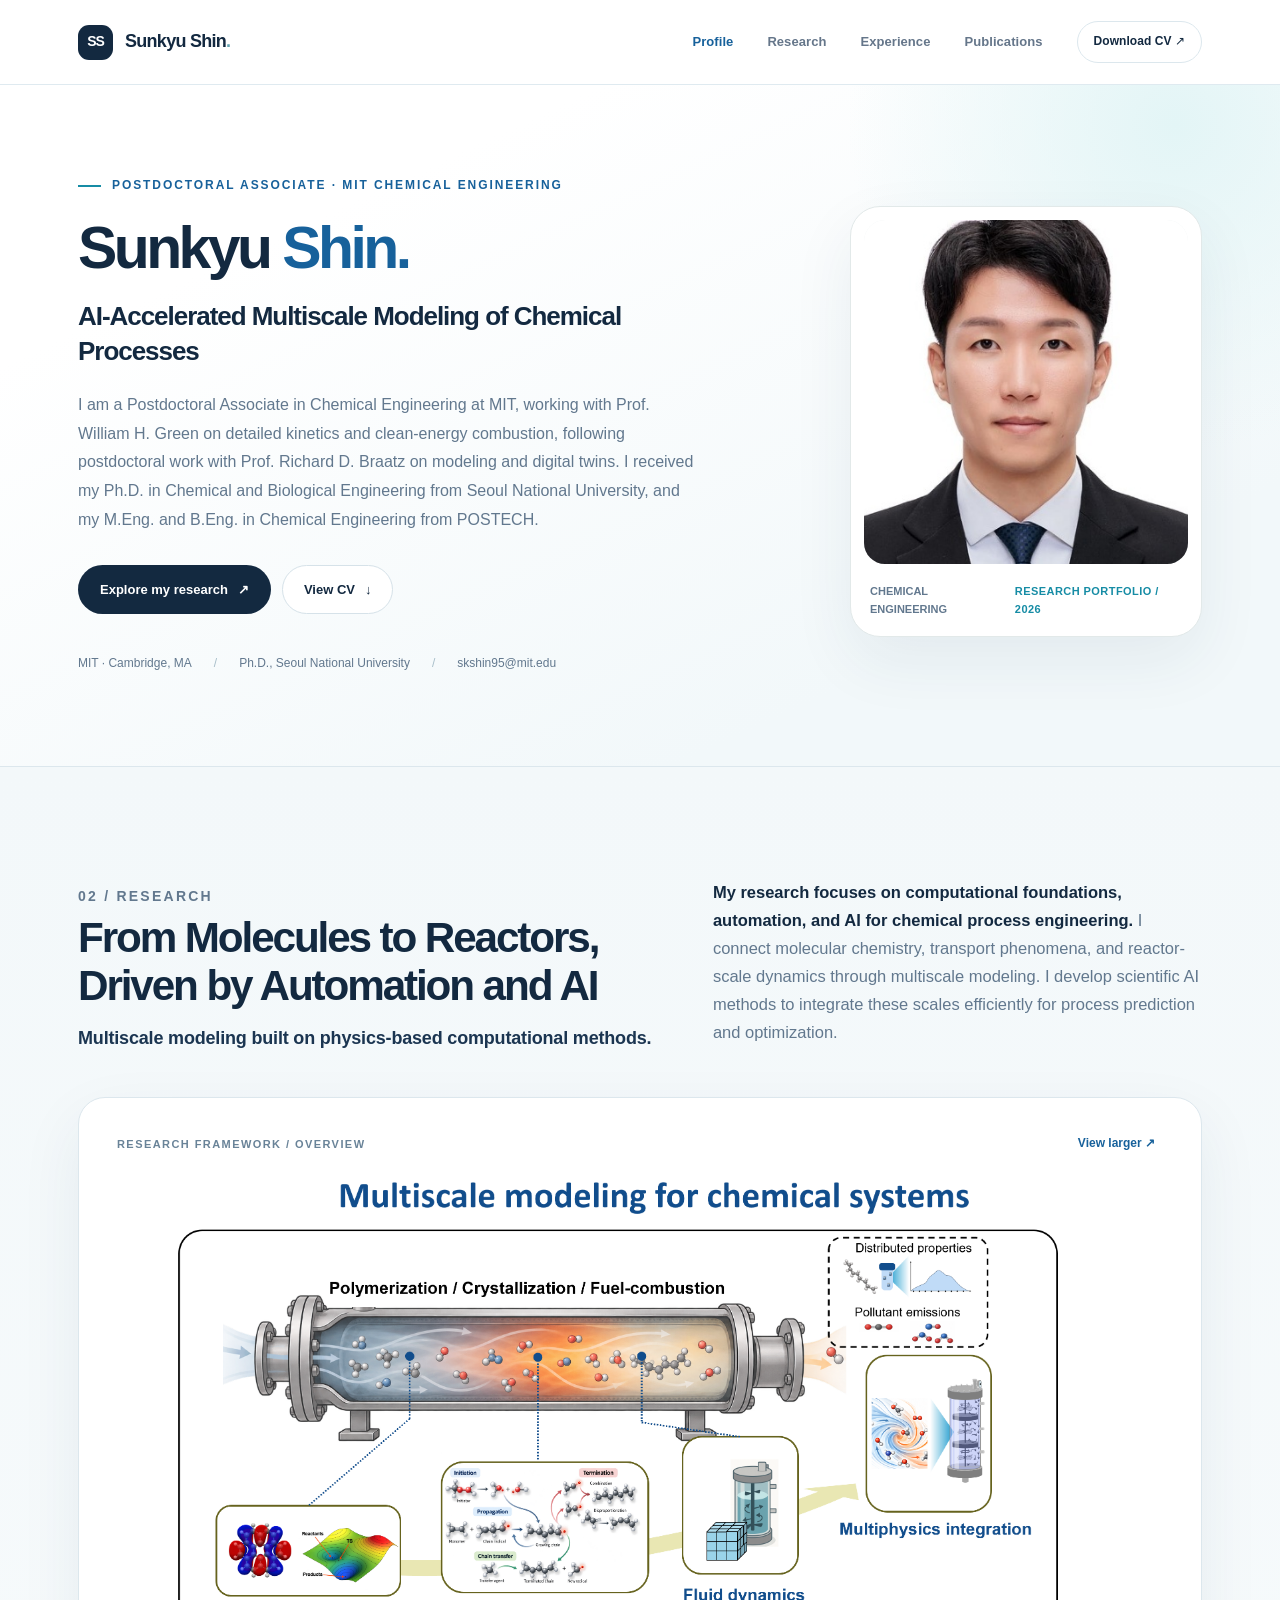
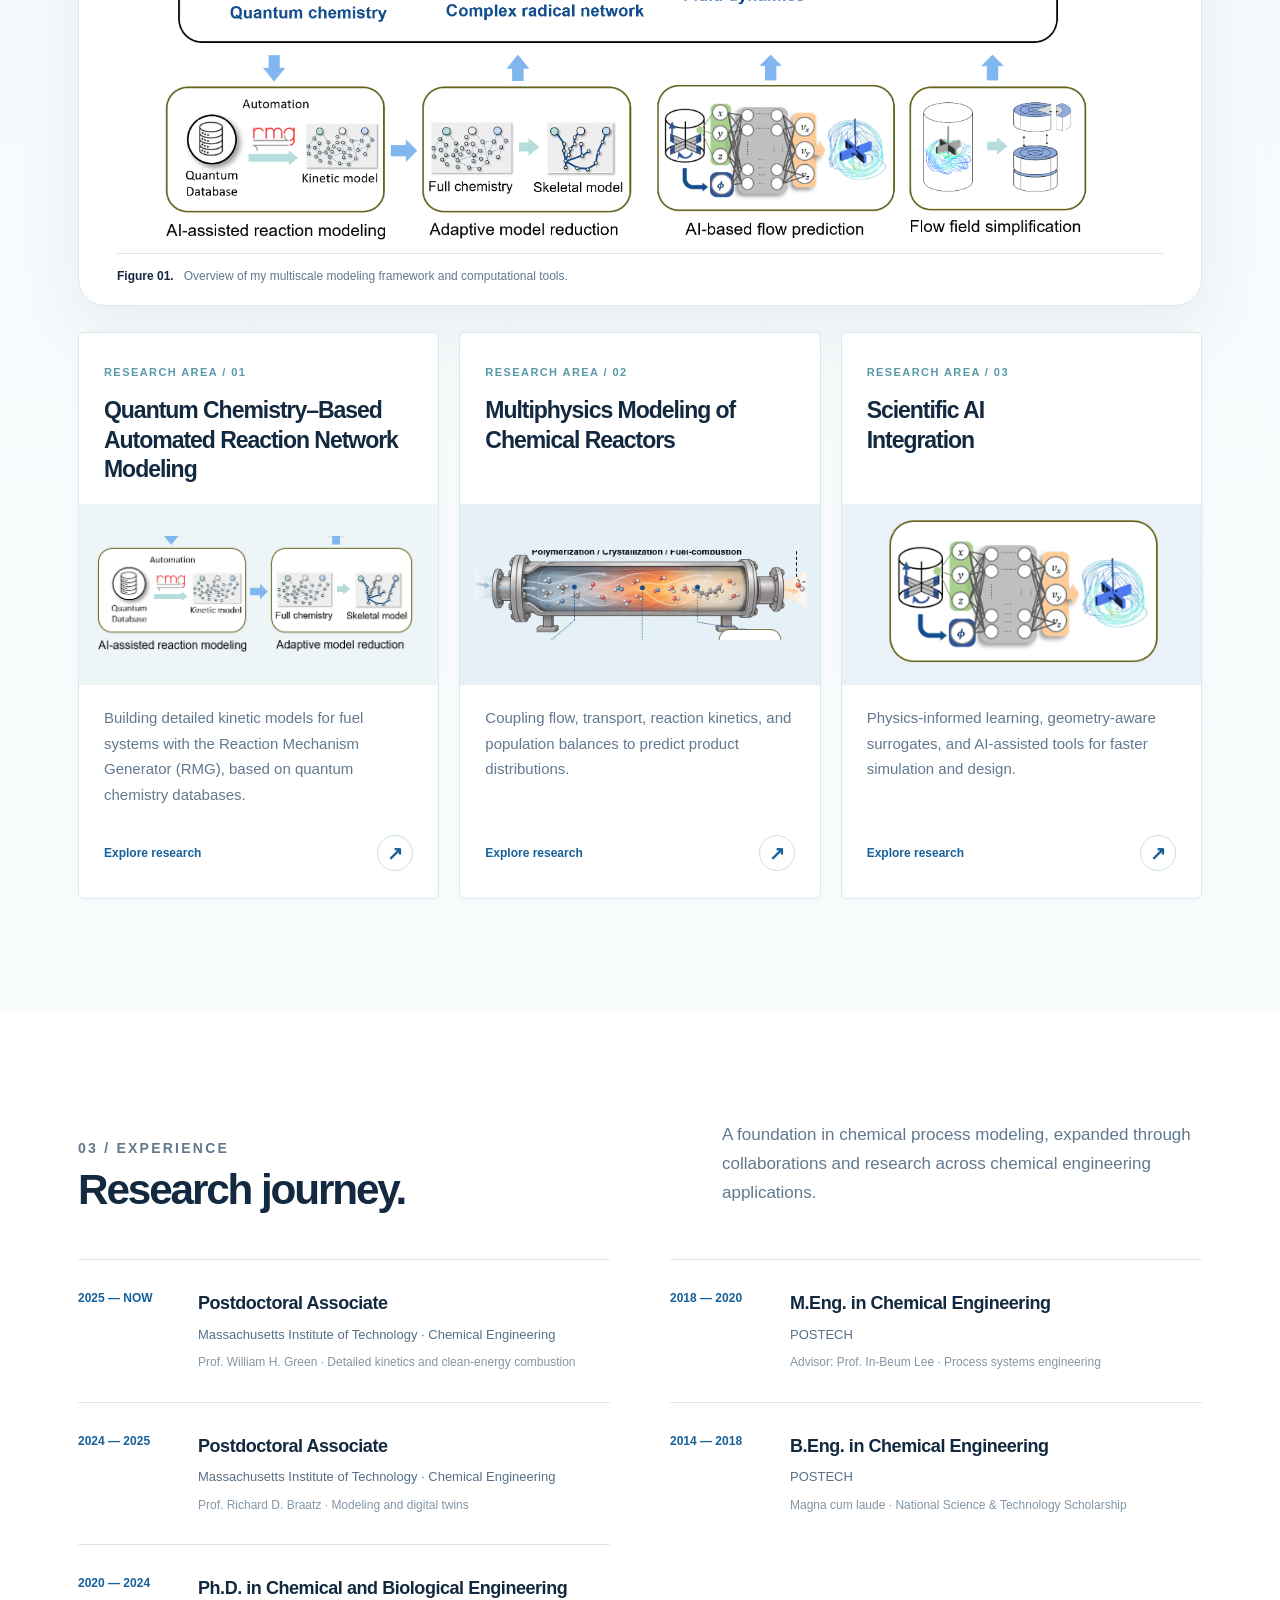
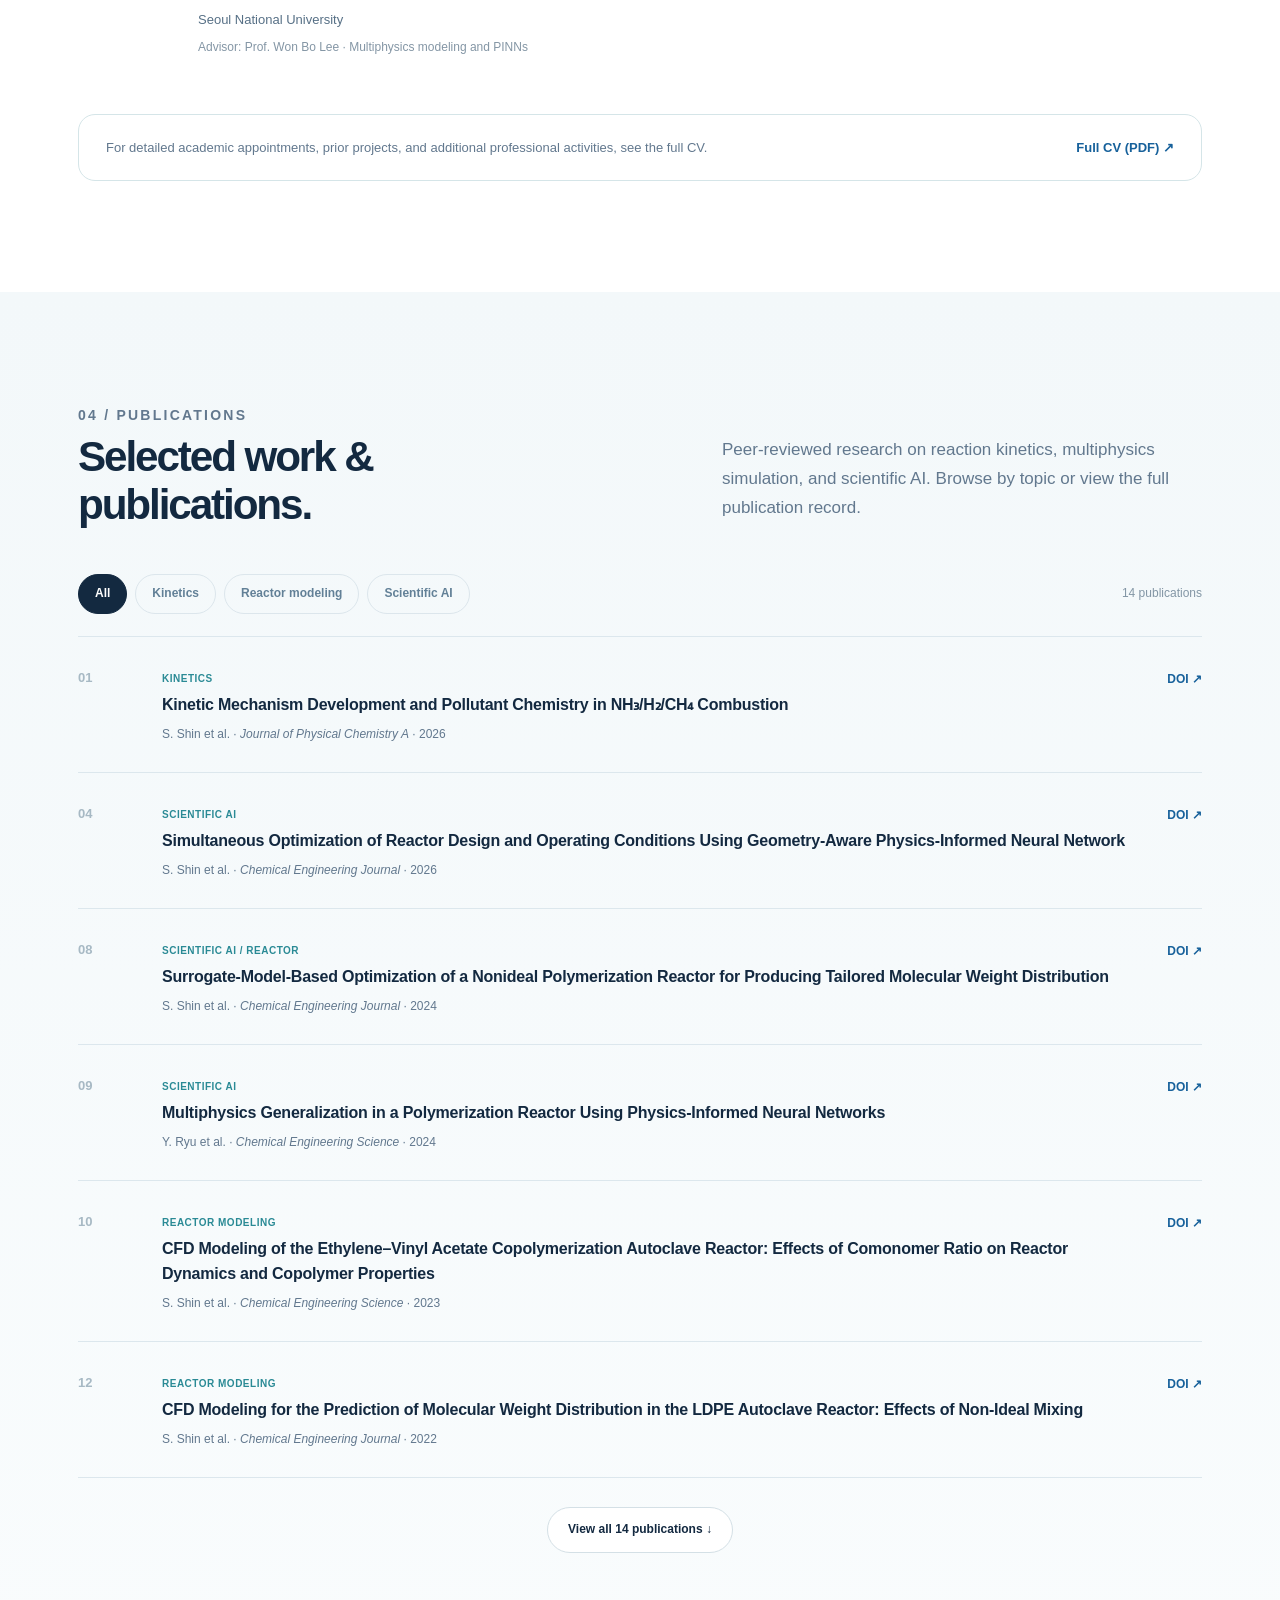
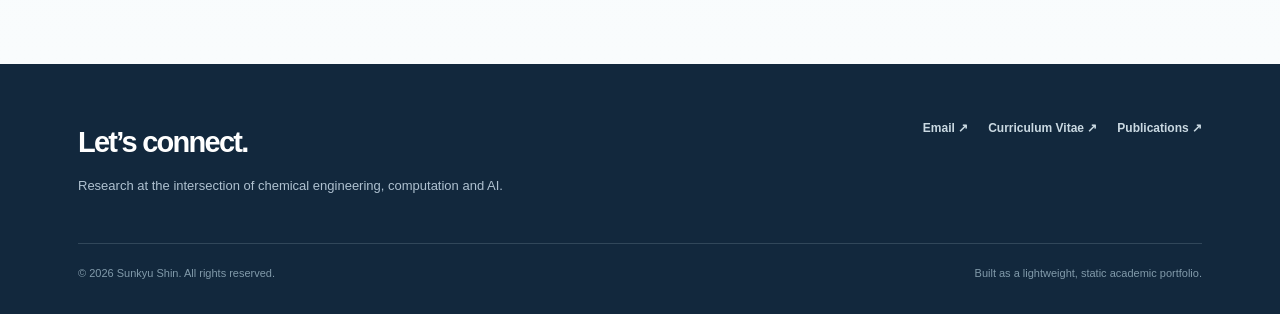
==== index.html @ d7ce82b9 "Restructure Profile/Research and refine research cards - Merge intro and Profile into one section wi" ====
<!DOCTYPE html>
<html lang="en">
  <head>
    <meta charset="UTF-8">
    <meta name="viewport" content="width=device-width, initial-scale=1.0">
    <meta name="theme-color" content="#ffffff">
    <meta name="description" content="Sunkyu Shin - chemical engineering postdoctoral researcher at MIT. Multiscale modeling, kinetics, reactors, physics-informed AI.">
    <title>Research Portfolio | Sunkyu Shin</title>
    <link rel="icon" type="image/svg+xml" href="assets/favicon.svg">
    <link rel="stylesheet" href="css/style.css?v=20261016f">
  </head>
  <body>
    <header class="site-header">
      <div class="shell nav-wrap">
        <a href="index.html#profile" class="brand" aria-label="Sunkyu Shin - home">
          <span class="brand-mark">
            SS
          </span>
          <span>Sunkyu Shin<span style="color:#65a5b2">.</span></span>
        </a>
        <button class="menu-btn" aria-label="Open navigation" aria-expanded="false" aria-controls="main-nav">
          ☰
        </button>
        <nav class="header-nav" id="main-nav" aria-label="Main navigation">
          <a href="#profile" aria-label="Profile">Profile</a>
          <a href="#research" aria-label="Research">Research</a>
          <a href="#experience" aria-label="Experience">Experience</a>
          <a href="#publications" aria-label="Publications">Publications</a>
          <a class="nav-ext" href="assets/Sunkyu_Shin_CV.pdf" target="_blank" rel="noopener">Download CV ↗</a>
        </nav>
      </div>
    </header>
    <main>
      <section class="hero" id="profile">
        <div class="shell hero-grid">
          <div class="hero-content reveal">
            <div class="eyebrow">Postdoctoral Associate · MIT Chemical Engineering</div>
            <h1>Sunkyu <span>Shin.</span></h1>
            <p class="hero-subtitle">AI-Accelerated Multiscale Modeling of Chemical Processes</p>
            <p class="hero-summary">I am a Postdoctoral Associate in Chemical Engineering at MIT, working with Prof. William H. Green on detailed kinetics and clean-energy combustion, following postdoctoral work with Prof. Richard D. Braatz on modeling and digital twins. I received my Ph.D. in Chemical and Biological Engineering from Seoul National University, and my M.Eng. and B.Eng. in Chemical Engineering from POSTECH.</p>
            <div class="hero-actions">
              <a class="btn btn-primary" href="#research">Explore my research <span aria-hidden="true">↗</span></a>
              <a class="btn btn-secondary" href="assets/Sunkyu_Shin_CV.pdf" target="_blank" rel="noopener">View CV <span aria-hidden="true">↓</span></a>
            </div>
            <div class="hero-bottom">
              <span>MIT · Cambridge, MA</span>
              <span>Ph.D., Seoul National University</span>
              <span><a href="mailto:skshin95@mit.edu">skshin95@mit.edu</a></span>
            </div>
          </div>
          <div class="profile-frame reveal">
            <img src="assets/profile.jpg" alt="Portrait of Sunkyu Shin">
            <div class="profile-plate">
              <span>CHEMICAL ENGINEERING</span>
              <strong>RESEARCH PORTFOLIO / 2026</strong>
            </div>
          </div>
        </div>
      </section>
      <section class="section section-mist" id="research">
        <div class="shell">
          <div class="section-head research-head reveal">
            <div>
              <p class="section-kicker">02 / Research</p>
              <h2>From Molecules to Reactors,<br>Driven by Automation and AI</h2>
              <p class="section-subtitle">Multiscale modeling built on physics-based computational methods.</p>
            </div>
            <p><strong>My research focuses on computational foundations, automation, and AI for chemical process engineering.</strong> I connect molecular chemistry, transport phenomena, and reactor-scale dynamics through multiscale modeling. I develop scientific AI methods to integrate these scales efficiently for process prediction and optimization.</p>
          </div>
          <div class="framework-panel reveal">
            <div class="framework-top">
              <span>Research framework / Overview</span>
              <button class="zoom-figure" type="button" aria-label="Enlarge research framework figure">View larger ↗</button>
            </div>
            <img src="assets/research-framework.png" alt="Multiscale modeling framework integrating quantum chemistry, chemical kinetics, fluid dynamics, multiphysics, automated reaction networks, and AI" loading="lazy">
            <div class="framework-caption">
              <b>Figure 01.</b>
              <span>Overview of my multiscale modeling framework and computational tools.</span>
            </div>
          </div>
          <div class="research-grid">
            <a class="research-card reveal" href="research-kinetics.html">
              <div class="research-card-head">
                <span class="area-number">RESEARCH AREA / 01</span>
                <h3>Quantum Chemistry–Based Automated Reaction Network Modeling</h3>
              </div>
              <div class="research-art">
                <img src="assets/kinetics-thumb.png" alt="Automated reaction mechanism generation diagram" loading="lazy">
              </div>
              <div class="research-card-content">
                <p>Building detailed kinetic models for fuel systems with the Reaction Mechanism Generator (RMG), based on quantum chemistry databases.</p>
                <div class="card-arrow">
                  <span>Explore research</span>
                  <span class="arrow-circle">
                    ↗
                  </span>
                </div>
              </div>
            </a>
            <a class="research-card reveal" href="research-reactors.html">
              <div class="research-card-head">
                <span class="area-number">RESEARCH AREA / 02</span>
                <h3>Multiphysics Modeling of Chemical Reactors</h3>
              </div>
              <div class="research-art reactor">
                <img src="assets/reactor-thumb.png" alt="Multiphysics chemical reactor with species and temperature gradients" loading="lazy">
              </div>
              <div class="research-card-content">
                <p>Coupling flow, transport, reaction kinetics, and population balances to predict product distributions.</p>
                <div class="card-arrow">
                  <span>Explore research</span>
                  <span class="arrow-circle">
                    ↗
                  </span>
                </div>
              </div>
            </a>
            <a class="research-card reveal" href="research-ai.html">
              <div class="research-card-head">
                <span class="area-number">RESEARCH AREA / 03</span>
                <h3>Scientific AI<br>Integration</h3>
              </div>
              <div class="research-art ai">
                <img src="assets/ai-thumb.png" alt="Physics-informed neural network architecture and fluid flow" loading="lazy">
              </div>
              <div class="research-card-content">
                <p>Physics-informed learning, geometry-aware surrogates, and AI-assisted tools for faster simulation and design.</p>
                <div class="card-arrow">
                  <span>Explore research</span>
                  <span class="arrow-circle">
                    ↗
                  </span>
                </div>
              </div>
            </a>
          </div>
        </div>
      </section>
      <section class="section section-white" id="experience">
        <div class="shell">
          <div class="section-head reveal">
            <div>
              <p class="section-kicker">03 / Experience</p>
              <h2>Research journey.</h2>
            </div>
            <p>A foundation in chemical process modeling, expanded through collaborations and research across chemical engineering applications.</p>
          </div>
          <div class="timeline">
            <div>
              <article class="timeline-entry reveal">
                <div class="timeline-year">2025 — NOW</div>
                <div>
                  <h3 class="timeline-title">Postdoctoral Associate</h3>
                  <p class="timeline-place">Massachusetts Institute of Technology · Chemical Engineering</p>
                  <p class="timeline-detail">Prof. William H. Green · Detailed kinetics and clean-energy combustion</p>
                </div>
              </article>
              <article class="timeline-entry reveal">
                <div class="timeline-year">2024 — 2025</div>
                <div>
                  <h3 class="timeline-title">Postdoctoral Associate</h3>
                  <p class="timeline-place">Massachusetts Institute of Technology · Chemical Engineering</p>
                  <p class="timeline-detail">Prof. Richard D. Braatz · Modeling and digital twins</p>
                </div>
              </article>
              <article class="timeline-entry reveal">
                <div class="timeline-year">2020 — 2024</div>
                <div>
                  <h3 class="timeline-title">Ph.D. in Chemical and Biological Engineering</h3>
                  <p class="timeline-place">Seoul National University</p>
                  <p class="timeline-detail">Advisor: Prof. Won Bo Lee · Multiphysics modeling and PINNs</p>
                </div>
              </article>
            </div>
            <div>
              <article class="timeline-entry reveal">
                <div class="timeline-year">2018 — 2020</div>
                <div>
                  <h3 class="timeline-title">M.Eng. in Chemical Engineering</h3>
                  <p class="timeline-place">POSTECH</p>
                  <p class="timeline-detail">Advisor: Prof. In-Beum Lee · Process systems engineering</p>
                </div>
              </article>
              <article class="timeline-entry reveal">
                <div class="timeline-year">2014 — 2018</div>
                <div>
                  <h3 class="timeline-title">B.Eng. in Chemical Engineering</h3>
                  <p class="timeline-place">POSTECH</p>
                  <p class="timeline-detail">Magna cum laude · National Science &amp; Technology Scholarship</p>
                </div>
              </article>
            </div>
          </div>
          <div class="timeline-note reveal">
            <p>For detailed academic appointments, prior projects, and additional professional activities, see the full CV.</p>
            <a class="text-link" href="assets/Sunkyu_Shin_CV.pdf" target="_blank" rel="noopener">Full CV (PDF) ↗</a>
          </div>
        </div>
      </section>
      <section class="section section-mist" id="publications">
        <div class="shell">
          <div class="section-head reveal">
            <div>
              <p class="section-kicker">04 / Publications</p>
              <h2>Selected work &amp;<br>publications.</h2>
            </div>
            <p>Peer-reviewed research on reaction kinetics, multiphysics simulation, and scientific AI. Browse by topic or view the full publication record.</p>
          </div>
          <div class="pub-toolbar reveal">
            <div class="pub-filters" aria-label="Filter publications">
              <button class="filter-btn active" data-filter="all" aria-pressed="true">All</button>
              <button class="filter-btn" data-filter="kinetics" aria-pressed="false">Kinetics</button>
              <button class="filter-btn" data-filter="reactor" aria-pressed="false">Reactor modeling</button>
              <button class="filter-btn" data-filter="ai" aria-pressed="false">Scientific AI</button>
            </div>
            <span class="pub-count">14 publications</span>
          </div>
          <div class="pub-list">
            <article class="publication" data-category="kinetics" data-featured="true">
              <div class="pub-n">01</div>
              <div>
                <div class="pub-topic">Kinetics</div>
                <h3 class="pub-title">Kinetic Mechanism Development and Pollutant Chemistry in NH₃/H₂/CH₄ Combustion</h3>
                <p class="pub-meta">S. Shin et al. · <em>Journal of Physical Chemistry A</em> · 2026</p>
              </div>
              <a class="pub-doi" href="https://doi.org/10.1021/acs.jpca.6c04337" target="_blank" rel="noopener noreferrer" aria-label="DOI for publication 1">DOI ↗</a>
            </article>
            <article class="publication" data-category="reactor" data-featured="false">
              <div class="pub-n">02</div>
              <div>
                <div class="pub-topic">Reactor modeling</div>
                <h3 class="pub-title">Understanding Size Distributions during Lipid Nanoparticle Manufacturing through Mechanistic Modeling</h3>
                <p class="pub-meta">S. Mukherjee et al. · <em>ACS Omega</em> · 2026</p>
              </div>
              <a class="pub-doi" href="https://doi.org/10.1021/acsomega.6c00100" target="_blank" rel="noopener noreferrer" aria-label="DOI for publication 2">DOI ↗</a>
            </article>
            <article class="publication" data-category="kinetics" data-featured="false">
              <div class="pub-n">03</div>
              <div>
                <div class="pub-topic">Kinetics</div>
                <h3 class="pub-title">Detailed Kinetic Model for Combustion of NH₃/H₂ Blends</h3>
                <p class="pub-meta">Y.-C. Kao et al. · <em>Physical Chemistry Chemical Physics</em> · 2026</p>
              </div>
              <a class="pub-doi" href="https://doi.org/10.1039/d5cp04149j" target="_blank" rel="noopener noreferrer" aria-label="DOI for publication 3">DOI ↗</a>
            </article>
            <article class="publication" data-category="ai" data-featured="true">
              <div class="pub-n">04</div>
              <div>
                <div class="pub-topic">Scientific AI</div>
                <h3 class="pub-title">Simultaneous Optimization of Reactor Design and Operating Conditions Using Geometry-Aware Physics-Informed Neural Network</h3>
                <p class="pub-meta">S. Shin et al. · <em>Chemical Engineering Journal</em> · 2026</p>
              </div>
              <a class="pub-doi" href="https://doi.org/10.1016/j.cej.2025.171870" target="_blank" rel="noopener noreferrer" aria-label="DOI for publication 4">DOI ↗</a>
            </article>
            <article class="publication" data-category="reactor" data-featured="false">
              <div class="pub-n">05</div>
              <div>
                <div class="pub-topic">Reactor modeling</div>
                <h3 class="pub-title">End-to-End Digital Twin Software for Continuous mRNA Manufacturing</h3>
                <p class="pub-meta">M. A. Shahab et al. · <em>International Journal of Pharmaceutics</em> · 2025</p>
              </div>
              <a class="pub-doi" href="https://doi.org/10.1016/j.ijpharm.2025.126301" target="_blank" rel="noopener noreferrer" aria-label="DOI for publication 5">DOI ↗</a>
            </article>
            <article class="publication" data-category="reactor" data-featured="false">
              <div class="pub-n">06</div>
              <div>
                <div class="pub-topic">Reactor modeling</div>
                <h3 class="pub-title">Mechanistic Modeling of Lipid Nanoparticle (LNP) Precipitation via Population Balance Equations (PBEs)</h3>
                <p class="pub-meta">S. Shin et al. · <em>Chemical Engineering Journal</em> · 2025</p>
              </div>
              <a class="pub-doi" href="https://doi.org/10.1016/j.cej.2025.167786" target="_blank" rel="noopener noreferrer" aria-label="DOI for publication 6">DOI ↗</a>
            </article>
            <article class="publication" data-category="reactor" data-featured="false">
              <div class="pub-n">07</div>
              <div>
                <div class="pub-topic">Reactor modeling</div>
                <h3 class="pub-title">Mechanistic Modeling of Lipid Nanoparticle Formation for the Delivery of Nucleic Acid Therapeutics</h3>
                <p class="pub-meta">P. K. Inguva et al. · <em>Biotechnology Advances</em> · 2025</p>
              </div>
              <a class="pub-doi" href="https://doi.org/10.1016/j.biotechadv.2025.108643" target="_blank" rel="noopener noreferrer" aria-label="DOI for publication 7">DOI ↗</a>
            </article>
            <article class="publication" data-category="ai reactor" data-featured="true">
              <div class="pub-n">08</div>
              <div>
                <div class="pub-topic">Scientific AI / Reactor</div>
                <h3 class="pub-title">Surrogate-Model-Based Optimization of a Nonideal Polymerization Reactor for Producing Tailored Molecular Weight Distribution</h3>
                <p class="pub-meta">S. Shin et al. · <em>Chemical Engineering Journal</em> · 2024</p>
              </div>
              <a class="pub-doi" href="https://doi.org/10.1016/j.cej.2024.152008" target="_blank" rel="noopener noreferrer" aria-label="DOI for publication 8">DOI ↗</a>
            </article>
            <article class="publication" data-category="ai" data-featured="true">
              <div class="pub-n">09</div>
              <div>
                <div class="pub-topic">Scientific AI</div>
                <h3 class="pub-title">Multiphysics Generalization in a Polymerization Reactor Using Physics-Informed Neural Networks</h3>
                <p class="pub-meta">Y. Ryu et al. · <em>Chemical Engineering Science</em> · 2024</p>
              </div>
              <a class="pub-doi" href="https://doi.org/10.1016/j.ces.2024.120385" target="_blank" rel="noopener noreferrer" aria-label="DOI for publication 9">DOI ↗</a>
            </article>
            <article class="publication" data-category="reactor" data-featured="true">
              <div class="pub-n">10</div>
              <div>
                <div class="pub-topic">Reactor modeling</div>
                <h3 class="pub-title">CFD Modeling of the Ethylene–Vinyl Acetate Copolymerization Autoclave Reactor: Effects of Comonomer Ratio on Reactor Dynamics and Copolymer Properties</h3>
                <p class="pub-meta">S. Shin et al. · <em>Chemical Engineering Science</em> · 2023</p>
              </div>
              <a class="pub-doi" href="https://doi.org/10.1016/j.ces.2022.118430" target="_blank" rel="noopener noreferrer" aria-label="DOI for publication 10">DOI ↗</a>
            </article>
            <article class="publication" data-category="systems" data-featured="false">
              <div class="pub-n">11</div>
              <div>
                <div class="pub-topic">Process systems</div>
                <h3 class="pub-title">Optimal Control of Polymer Grade Change in LDPE Autoclave Reactor Based on Nonlinear Model Predictive Control</h3>
                <p class="pub-meta">J. Park et al. · <em>ICCAS 2022</em> · 2022</p>
              </div>
              <span class="pub-doi">Conference</span>
            </article>
            <article class="publication" data-category="reactor" data-featured="true">
              <div class="pub-n">12</div>
              <div>
                <div class="pub-topic">Reactor modeling</div>
                <h3 class="pub-title">CFD Modeling for the Prediction of Molecular Weight Distribution in the LDPE Autoclave Reactor: Effects of Non-Ideal Mixing</h3>
                <p class="pub-meta">S. Shin et al. · <em>Chemical Engineering Journal</em> · 2022</p>
              </div>
              <a class="pub-doi" href="https://doi.org/10.1016/j.cej.2021.131829" target="_blank" rel="noopener noreferrer" aria-label="DOI for publication 12">DOI ↗</a>
            </article>
            <article class="publication" data-category="systems" data-featured="false">
              <div class="pub-n">13</div>
              <div>
                <div class="pub-topic">Process systems</div>
                <h3 class="pub-title">Techno-Economic Evaluation of Polygeneration System for Olefins and Power by Using Steel-Mill Off-Gases</h3>
                <p class="pub-meta">J.-K. Lee et al. · <em>Energy Conversion and Management</em> · 2020</p>
              </div>
              <a class="pub-doi" href="https://doi.org/10.1016/j.enconman.2020.113316" target="_blank" rel="noopener noreferrer" aria-label="DOI for publication 13">DOI ↗</a>
            </article>
            <article class="publication" data-category="systems" data-featured="false">
              <div class="pub-n">14</div>
              <div>
                <div class="pub-topic">Process systems</div>
                <h3 class="pub-title">Development and Techno-Economic Study of Methanol Production from Coke-Oven Gas Blended with Linz Donawitz Gas</h3>
                <p class="pub-meta">S. Shin et al. · <em>Energy</em> · 2020</p>
              </div>
              <a class="pub-doi" href="https://doi.org/10.1016/j.energy.2020.117506" target="_blank" rel="noopener noreferrer" aria-label="DOI for publication 14">DOI ↗</a>
            </article>
          </div>
          <div class="pub-actions">
            <button class="pub-more" type="button">View all 14 publications ↓</button>
          </div>
        </div>
      </section>
    </main>
    <div class="figure-modal" role="dialog" aria-label="Enlarged research overview" aria-hidden="true">
      <button class="modal-close" type="button" aria-label="Close enlarged figure">×</button>
      <img src="assets/research-framework.png" alt="Enlarged multiscale modeling framework">
    </div>
    <footer class="footer">
      <div class="shell">
        <div class="footer-grid">
          <div>
            <h3>Let’s connect.</h3>
            <p>Research at the intersection of chemical engineering, computation and AI.</p>
          </div>
          <div class="footer-links">
            <a href="mailto:skshin95@mit.edu">Email ↗</a>
            <a href="assets/Sunkyu_Shin_CV.pdf" target="_blank" rel="noopener">Curriculum Vitae ↗</a>
            <a href="index.html#publications">Publications ↗</a>
          </div>
        </div>
        <div class="footer-floor">
          <span>© 2026 Sunkyu Shin. All rights reserved.</span>
          <span>Built as a lightweight, static academic portfolio.</span>
        </div>
      </div>
    </footer>
    <script src="js/site.js?v=20261016f" defer></script>
  </body>
</html>
---- css/style.css ----
:root {
  --ink: #132940;
  --ink-2: #1b3551;
  --muted: #62788e;
  --line: #dce7ed;
  --accent: #17619b;
  --accent-2: #168ca5;
  --aqua: #dcf4f2;
  --paper: #ffffff;
  --base: #f8fbfc;
  --tint: #edf4f7;
  --radius: 22px;
  --shadow: 0 24px 64px rgba(26,55,83,.07);
  --font: Inter,ui-sans-serif,-apple-system,BlinkMacSystemFont,"Segoe UI",Roboto,Arial,sans-serif;
}

* {
  box-sizing: border-box;
}

html {
  scroll-behavior: smooth;
  scroll-padding-top: 95px;
}

body {
  font-family: var(--font);
  color: var(--ink);
  background: var(--base);
  margin: 0;
  line-height: 1.65;
  -webkit-font-smoothing: antialiased;
}

::selection {
  background: #b9e1f0;
  color: var(--ink);
}

img {
  max-width: 100%;
  display: block;
}

a {
  color: inherit;
  text-decoration: none;
}

button {
  font: inherit;
}

button,
a {
  -webkit-tap-highlight-color: transparent;
}

button:focus-visible,
a:focus-visible {
  outline: 3px solid #47abc4;
  outline-offset: 4px;
}

.shell {
  max-width: 1216px;
  margin: 0 auto;
  padding: 0 46px;
}

.thin-shell {
  max-width: 1000px;
  margin: auto;
}

.site-header {
  position: sticky;
  top: 0;
  z-index: 50;
  border-bottom: 1px solid rgba(210,225,234,.7);
  background: rgba(255,255,255,.9);
  backdrop-filter: blur(20px);
  -webkit-backdrop-filter: blur(20px);
}

.nav-wrap {
  min-height: 84px;
  display: flex;
  align-items: center;
  justify-content: space-between;
  gap: 30px;
}

.brand {
  display: flex;
  align-items: center;
  gap: 12px;
  white-space: nowrap;
  font-size: 18px;
  letter-spacing: -.04em;
  font-weight: 750;
}

.brand-mark {
  width: 35px;
  height: 35px;
  border-radius: 11px;
  background: var(--ink);
  color: #fff;
  display: grid;
  place-items: center;
  font-size: 14px;
  letter-spacing: -.08em;
}

.header-nav {
  display: flex;
  align-items: center;
  gap: 34px;
}

.header-nav>a {
  font-weight: 560;
  font-size: 13px;
  letter-spacing: .005em;
  color: #65768a;
  transition: color .2s;
}

.header-nav>a:hover,
.header-nav>a.active {
  color: var(--accent);
}

.header-nav>a.active {
  font-weight: 740;
}

.nav-ext {
  border: 1px solid var(--line);
  background: #fff;
  border-radius: 99px;
  padding: 10px 16px!important;
  font-size: 12px!important;
  color: var(--ink)!important;
}

.menu-btn {
  display: none;
  appearance: none;
  background: none;
  border: 1px solid var(--line);
  border-radius: 10px;
  width: 42px;
  height: 40px;
  align-items: center;
  justify-content: center;
  font-size: 23px;
  cursor: pointer;
}

.hero {
  position: relative;
  overflow: hidden;
  padding: 84px 0 92px;
  background: linear-gradient(155deg,#fff 22%,#f2f8fa 78%);
  border-bottom: 1px solid var(--line);
}

.hero:before {
  content: "";
  position: absolute;
  width: 660px;
  height: 660px;
  right: -225px;
  top: -290px;
  border-radius: 50%;
  background: radial-gradient(circle,#e3f5f6,transparent 70%);
  pointer-events: none;
}

.hero-grid {
  position: relative;
  display: grid;
  grid-template-columns: 1.36fr .78fr;
  gap: 80px;
  align-items: center;
}

.eyebrow {
  display: inline-flex;
  align-items: center;
  gap: 11px;
  color: var(--accent);
  font-size: 12px;
  letter-spacing: .16em;
  font-weight: 790;
  text-transform: uppercase;
}

.eyebrow:before {
  content: "";
  width: 23px;
  height: 2px;
  background: var(--accent-2);
  display: inline-block;
}

.hero h1 {
  font-size: clamp(44px,4.6vw,62px);
  letter-spacing: -.06em;
  font-weight: 800;
  line-height: 1.03;
  margin: 22px 0 20px;
}

.hero h1 span {
  display: inline;
  color: var(--accent);
}

.hero-subtitle {
  font-size: clamp(20px,2.1vw,26px);
  letter-spacing: -.04em;
  font-weight: 630;
  line-height: 1.35;
  max-width: 680px;
  margin: 0 0 22px;
}

.hero-summary {
  color: var(--muted);
  font-size: 16px;
  max-width: 620px;
  line-height: 1.8;
  margin: 0 0 30px;
}

.hero-actions {
  display: flex;
  flex-wrap: wrap;
  align-items: center;
  gap: 11px;
}

.btn {
  display: inline-flex;
  align-items: center;
  justify-content: center;
  gap: 10px;
  padding: 13px 21px;
  border-radius: 99px;
  font-weight: 680;
  font-size: 13px;
  border: 1px solid transparent;
  transition: transform .2s,background .2s,box-shadow .2s;
  cursor: pointer;
}

.btn:hover {
  transform: translateY(-2px);
}

.btn-primary {
  background: var(--ink);
  color: white;
}

.btn-primary:hover {
  background: #265271;
  box-shadow: 0 13px 24px #1a496820;
}

.btn-secondary {
  background: white;
  color: var(--ink);
  border-color: #d6e2e9;
}

.btn-secondary:hover {
  border-color: #9db9cb;
}

.profile-frame {
  position: relative;
  justify-self: end;
  width: 100%;
  max-width: 352px;
  border: 1px solid #e2e9e9;
  padding: 13px;
  background: white;
  border-radius: 30px;
  box-shadow: var(--shadow);
  transform: rotate(1deg);
}

.profile-frame:after {
  content: "";
  z-index: -1;
  position: absolute;
  inset: 22px -25px -26px 24px;
  border: 1px solid #bfdcd8;
  border-radius: 34px;
  transform: rotate(5deg);
}

.profile-frame img {
  aspect-ratio: 1/1.06;
  object-fit: cover;
  object-position: center 20%;
  width: 100%;
  border-radius: 21px;
  background: #f1f5f6;
}

.profile-plate {
  display: flex;
  justify-content: space-between;
  align-items: center;
  gap: 12px;
  font-size: 11px;
  padding: 18px 6px 5px;
  color: var(--muted);
  font-weight: 640;
}

.profile-plate strong {
  color: var(--accent-2);
  letter-spacing: .04em;
}

.hero-bottom {
  display: flex;
  gap: 22px;
  flex-wrap: wrap;
  margin-top: 40px;
  font-size: 12px;
  color: var(--muted);
}

.hero-bottom a:hover {
  color: var(--accent);
}

.hero-bottom span+span:before {
  content: "/";
  display: inline-block;
  margin-right: 22px;
  color: #a8bec9;
}

.section {
  padding: 111px 0;
}

.section-white {
  background: #fff;
}

.section-mist {
  background: linear-gradient(180deg,#f3f8fa 0%,#f9fcfd 100%);
}

.section-kicker {
  font-size: 11px;
  letter-spacing: .16em;
  text-transform: uppercase;
  font-weight: 850;
  color: var(--accent-2);
  margin: 0 0 18px;
}

.section-head {
  display: flex;
  justify-content: space-between;
  align-items: end;
  gap: 32px;
  margin-bottom: 45px;
}

.section-head h2,
.page-lead h1 {
  font-size: clamp(35px,4.2vw,59px);
  line-height: 1.13;
  letter-spacing: -.065em;
  margin: 0;
  font-weight: 780;
}

.section-head h2 {
  font-size: clamp(32px,3.3vw,46px);
  letter-spacing: -.05em;
}

.section-head > p {
  color: var(--muted);
  max-width: 480px;
  margin: 0 0 6px;
  font-size: 17px;
  line-height: 1.7;
}

.section-head > p strong {
  color: var(--ink);
  font-weight: 650;
}

.section-head .section-kicker {
  font-size: 14px;
  color: var(--muted);
  margin: 0 0 4px;
  line-height: 1.85;
}

.section-subtitle {
  font-size: 18px;
  line-height: 1.5;
  color: var(--ink-2);
  font-weight: 560;
  letter-spacing: -.01em;
  margin: 16px 0 0;
}

.research-head {
  display: grid;
  grid-template-columns: minmax(0,1.2fr) minmax(0,1fr);
  gap: 48px;
}

.research-head > p {
  max-width: none;
  font-size: 16.5px;
}

.text-link {
  font-weight: 700;
  color: var(--accent);
  font-size: 13px;
  display: inline-flex;
  gap: 7px;
  align-items: center;
}

.text-link:hover {
  text-decoration: underline;
  text-underline-offset: 5px;
}

.framework-panel {
  background: #fff;
  border: 1px solid var(--line);
  border-radius: 27px;
  box-shadow: var(--shadow);
  padding: 28px 38px 18px;
  margin: 32px 0 26px;
  overflow: hidden;
}

.framework-panel img {
  width: 100%;
  max-height: 730px;
  object-fit: contain;
}

.framework-top {
  display: flex;
  justify-content: space-between;
  align-items: center;
  font-size: 11px;
  letter-spacing: .13em;
  color: #698398;
  font-weight: 800;
  text-transform: uppercase;
}

.zoom-figure {
  background: transparent;
  border: 0;
  color: var(--accent);
  font: inherit;
  font-size: 12px;
  cursor: pointer;
  letter-spacing: 0;
  text-transform: none;
  font-weight: 760;
  padding: 8px;
}

.framework-caption {
  border-top: 1px solid var(--line);
  padding-top: 13px;
  color: var(--muted);
  font-size: 12px;
  margin-top: 3px;
  display: flex;
  gap: 10px;
}

.framework-caption b {
  color: var(--ink);
}

.research-grid {
  display: grid;
  grid-template-columns: repeat(3,minmax(0,1fr));
  gap: 20px;
}

.research-card {
  min-height: 440px;
  background: #fff;
  border: 1px solid #dce8ec;
  border-radius: 6px;
  overflow: hidden;
  position: relative;
  box-shadow: 0 4px 19px rgba(35,73,89,.02);
  display: flex;
  flex-direction: column;
  transition: transform .23s,box-shadow .23s,border-color .23s;
}

@supports (grid-template-rows: subgrid) {
  /* line up the images across cards even when titles wrap differently */
  .research-card {
    display: grid;
    grid-row: span 3;
    grid-template-rows: subgrid;
    row-gap: 0;
  }
}

.research-card:hover {
  transform: translateY(-7px);
  box-shadow: 0 23px 48px rgba(21,66,99,.11);
  border-color: #b8d3df;
}

.research-card-head {
  padding: 25px 25px 20px;
}

.research-art {
  height: 181px;
  background: #edf5f6;
  display: flex;
  align-items: center;
  justify-content: center;
  position: relative;
  overflow: hidden;
}

.research-art img {
  height: 100%;
  width: 100%;
  object-fit: contain;
  padding: 13px;
}

.research-art.reactor {
  background: #e6f1f7;
}

.research-art.ai {
  background: #eaf1f7;
}

.research-card-content {
  padding: 20px 25px 27px;
  flex: 1;
  display: flex;
  flex-direction: column;
}

.area-number {
  letter-spacing: .13em;
  color: #5899a7;
  font-size: 11px;
  font-weight: 800;
}

.research-card h3 {
  font-size: 23px;
  letter-spacing: -.045em;
  line-height: 1.28;
  margin: 12px 0 0;
}

.research-card p {
  font-size: 15px;
  color: var(--muted);
  margin: 0 0 28px;
  line-height: 1.7;
}

.card-arrow {
  margin-top: auto;
  display: flex;
  align-items: center;
  justify-content: space-between;
  font-size: 12px;
  font-weight: 760;
  color: var(--accent);
}

.arrow-circle {
  width: 36px;
  height: 36px;
  border: 1px solid #cce0e5;
  border-radius: 100%;
  display: grid;
  place-items: center;
  font-size: 19px;
  background: #fff;
}

.research-card:hover .arrow-circle {
  background: var(--ink);
  color: #fff;
  border-color: var(--ink);
}

.pillrow {
  display: flex;
  flex-wrap: wrap;
  gap: 9px;
}

.pill {
  font-size: 11px;
  letter-spacing: .01em;
  font-weight: 700;
  color: #346781;
  background: #eaf3f5;
  border: 1px solid #d4e6e9;
  border-radius: 50px;
  padding: 8px 12px;
}

.timeline {
  display: grid;
  grid-template-columns: 1fr 1fr;
  gap: 0 60px;
}

.timeline-entry {
  display: grid;
  grid-template-columns: 100px 1fr;
  gap: 20px;
  border-top: 1px solid var(--line);
  padding: 29px 0;
}

.timeline-year {
  font-size: 12px;
  font-weight: 740;
  color: var(--accent);
}

.timeline-title {
  font-size: 18px;
  letter-spacing: -.025em;
  font-weight: 760;
  margin: 0 0 6px;
}

.timeline-place {
  font-size: 13px;
  color: #577086;
  line-height: 1.55;
  margin: 0;
}

.timeline-detail {
  font-size: 12px;
  color: #8496a5;
  margin: 8px 0 0;
}

.timeline-note {
  margin-top: 27px;
  border: 1px solid #d5e5e8;
  background: white;
  border-radius: 17px;
  padding: 22px 27px;
  display: flex;
  justify-content: space-between;
  gap: 20px;
  align-items: center;
}

.timeline-note p {
  margin: 0;
  font-size: 13px;
  color: var(--muted);
}

.pub-toolbar {
  display: flex;
  justify-content: space-between;
  align-items: center;
  gap: 30px;
  margin: 33px 0 22px;
}

.pub-filters {
  display: flex;
  flex-wrap: wrap;
  gap: 8px;
}

.filter-btn {
  background: transparent;
  border: 1px solid #dce6ec;
  border-radius: 99px;
  padding: 9px 16px;
  font-size: 12px;
  font-weight: 690;
  color: #628097;
  cursor: pointer;
}

.filter-btn.active {
  background: var(--ink);
  color: #fff;
  border-color: var(--ink);
}

.pub-count {
  white-space: nowrap;
  color: #8396a5;
  font-size: 12px;
}

.pub-list {
  border-top: 1px solid var(--line);
}

.publication {
  display: grid;
  grid-template-columns: 61px 1fr auto;
  gap: 23px;
  align-items: start;
  border-bottom: 1px solid var(--line);
  padding: 27px 0;
  transition: background .2s;
}

.publication[hidden] {
  display: none;
}

.pub-n {
  font-weight: 740;
  color: #a7b9c4;
  font-size: 13px;
  padding-top: 3px;
}

.pub-title {
  font-size: 16px;
  font-weight: 720;
  line-height: 1.55;
  letter-spacing: -.014em;
  margin: 0 0 7px;
}

.pub-meta {
  color: var(--muted);
  font-size: 12px;
  line-height: 1.65;
  margin: 0;
}

.pub-doi {
  font-size: 12px;
  font-weight: 760;
  color: var(--accent);
  padding-top: 6px;
  white-space: nowrap;
}

.pub-doi:hover {
  text-decoration: underline;
}

.pub-topic {
  display: inline-block;
  color: #2a8a95;
  font-size: 10px;
  font-weight: 770;
  letter-spacing: .05em;
  text-transform: uppercase;
  margin-bottom: 6px;
}

.pub-actions {
  display: flex;
  justify-content: center;
  margin-top: 29px;
}

.pub-more {
  background: #fff;
  border: 1px solid #d4e0e6;
  padding: 12px 20px;
  border-radius: 99px;
  color: var(--ink);
  font-weight: 700;
  font-size: 12px;
  cursor: pointer;
}

.pub-more:hover {
  background: var(--tint);
}

.publication.is-collapsed {
  display: none;
}

.footer {
  background: #12283d;
  color: white;
  padding: 55px 0 32px;
}

.footer-grid {
  display: flex;
  justify-content: space-between;
  align-items: start;
  gap: 45px;
}

.footer h3 {
  font-size: 29px;
  letter-spacing: -.06em;
  margin: 0 0 8px;
}

.footer p {
  color: #afc1d0;
  font-size: 13px;
  margin: 0;
}

.footer-links {
  display: flex;
  gap: 20px;
  flex-wrap: wrap;
  font-size: 12px;
  font-weight: 600;
  color: #cad9e2;
}

.footer-links a:hover {
  color: white;
  text-decoration: underline;
}

.footer-floor {
  border-top: 1px solid #31475a;
  margin-top: 47px;
  padding-top: 20px;
  color: #819aaa;
  font-size: 11px;
  display: flex;
  justify-content: space-between;
  gap: 20px;
}

/* Research detail pages */

.detail-hero {
  padding: 84px 0 73px;
  background: linear-gradient(135deg,#fff,#edf6f8);
  border-bottom: 1px solid var(--line);
}

.breadcrumb {
  font-size: 12px;
  color: #71899b;
  display: flex;
  gap: 10px;
  align-items: center;
  margin-bottom: 45px;
}

.breadcrumb a:hover {
  color: var(--accent);
}

.breadcrumb span {
  color: #c4d1d9;
}

.page-lead {
  max-width: 850px;
}

.page-lead h1 {
  font-size: clamp(43px,5.4vw,75px);
  max-width: 900px;
  margin: 20px 0 26px;
}

.page-lead>p {
  font-size: 18px;
  line-height: 1.85;
  color: #5c778a;
  max-width: 760px;
  margin: 0 0 30px;
}

.detail-graphic {
  display: grid;
  grid-template-columns: .95fr 1.05fr;
  gap: 52px;
  align-items: center;
}

.detail-visual {
  min-height: 340px;
  border: 1px solid var(--line);
  border-radius: 25px;
  background: linear-gradient(145deg,#ecf5f7,#fff);
  display: grid;
  place-items: center;
  padding: 28px;
}

.detail-visual img {
  width: 100%;
  max-height: 310px;
  object-fit: contain;
}

.detail-copy h2 {
  font-size: 34px;
  letter-spacing: -.05em;
  line-height: 1.2;
  margin: 0 0 19px;
}

.detail-copy p {
  font-size: 15px;
  color: #596f81;
  line-height: 1.9;
  margin: 0 0 25px;
}

.process-grid {
  display: grid;
  grid-template-columns: repeat(3,1fr);
  gap: 17px;
}

.process-card {
  padding: 27px 25px;
  min-height: 210px;
  background: white;
  border: 1px solid var(--line);
  border-radius: 20px;
}

.process-num {
  color: var(--accent-2);
  font-weight: 800;
  font-size: 12px;
}

.process-card h3 {
  font-size: 19px;
  letter-spacing: -.04em;
  margin: 23px 0 11px;
}

.process-card p {
  font-size: 13px;
  color: var(--muted);
  line-height: 1.8;
  margin: 0;
}

.feature-wide {
  background: #eef6f8;
  border: 1px solid #d4e7e9;
  border-radius: 25px;
  padding: 33px 39px;
  display: grid;
  grid-template-columns: 1fr .95fr;
  gap: 45px;
  align-items: center;
}

.feature-wide h2 {
  font-size: 32px;
  letter-spacing: -.04em;
  margin: 0 0 18px;
  line-height: 1.2;
}

.feature-wide p {
  color: #567081;
  font-size: 14px;
  line-height: 1.85;
}

.gif-frame {
  position: relative;
  aspect-ratio: 1.63;
  border: 1px solid #bfdadf;
  border-radius: 19px;
  background: #fff;
  display: grid;
  place-items: center;
  overflow: hidden;
}

.gif-frame img {
  max-height: 100%;
  max-width: 100%;
  width: 100%;
  height: 100%;
  object-fit: contain;
  padding: 25px;
}

.gif-badge {
  position: absolute;
  top: 13px;
  left: 13px;
  background: #fff;
  border: 1px solid #d6e4e9;
  border-radius: 30px;
  padding: 6px 10px;
  color: #527b92;
  font-size: 10px;
  font-weight: 800;
  letter-spacing: .02em;
}

.case-list {
  display: grid;
  grid-template-columns: repeat(2,1fr);
  gap: 21px;
}

.case {
  padding: 28px;
  border: 1px solid var(--line);
  background: white;
  border-radius: 21px;
}

.case h3 {
  margin: 0 0 9px;
  font-size: 19px;
  letter-spacing: -.03em;
}

.case p {
  font-size: 13px;
  color: var(--muted);
  line-height: 1.8;
  margin: 0;
}

.ref-links {
  display: grid;
  gap: 12px;
  margin-top: 25px;
}

.ref-links a {
  display: flex;
  justify-content: space-between;
  gap: 20px;
  border: 1px solid var(--line);
  padding: 18px 22px;
  border-radius: 13px;
  font-size: 13px;
  font-weight: 640;
  background: white;
}

.ref-links a:hover {
  border-color: #a2c7ce;
  color: var(--accent);
}

.ref-links small {
  color: #8197a7;
  white-space: nowrap;
}

.return-row {
  display: flex;
  justify-content: space-between;
  gap: 30px;
  align-items: center;
  border-top: 1px solid var(--line);
  padding-top: 35px;
  margin-top: 55px;
}

.return-row span {
  font-size: 13px;
  color: var(--muted);
}

.figure-modal {
  position: fixed;
  inset: 0;
  z-index: 100;
  background: rgba(11,29,47,.89);
  display: none;
  align-items: center;
  justify-content: center;
  padding: 40px;
  cursor: zoom-out;
}

.figure-modal.open {
  display: flex;
}

.figure-modal img {
  max-width: min(95vw,1400px);
  max-height: 90vh;
  object-fit: contain;
  background: white;
  border-radius: 14px;
  padding: 10px;
}

.modal-close {
  position: absolute;
  top: 23px;
  right: 28px;
  background: white;
  color: var(--ink);
  border: 0;
  border-radius: 100%;
  width: 42px;
  height: 42px;
  font-size: 23px;
  cursor: pointer;
}

.reveal {
  opacity: 0;
  transform: translateY(18px);
  transition: opacity .65s ease,transform .65s ease;
}

.reveal.visible {
  opacity: 1;
  transform: none;
}

@media (max-width: 1050px) {
  .hero-grid {
    gap: 46px;
  }

  .hero h1 {
    font-size: 52px;
  }

  .research-card h3 {
    font-size: 20px;
  }

  .research-card-head {
    padding: 22px 22px 18px;
  }

  .research-card-content {
    padding: 18px 22px 22px;
  }

  .timeline {
    gap: 0 30px;
  }

  .section {
    padding: 90px 0;
  }
}

@media (max-width: 900px) {
  .research-head {
    grid-template-columns: 1fr;
    gap: 16px;
  }

  .research-head > p {
    max-width: 640px;
  }
}

@media (max-width: 780px) {
  .shell {
    padding: 0 24px;
  }

  .nav-wrap {
    min-height: 70px;
  }

  .menu-btn {
    display: flex;
  }

  .header-nav {
    display: none;
    position: absolute;
    top: 69px;
    right: 0;
    left: 0;
    padding: 18px 24px 23px;
    background: white;
    box-shadow: 0 18px 20px #17364b13;
    border-bottom: 1px solid var(--line);
    flex-direction: column;
    align-items: stretch;
    gap: 17px;
  }

  .header-nav.open {
    display: flex;
  }

  .hero {
    padding: 68px 0 77px;
  }

  .hero-grid {
    grid-template-columns: 1fr;
    gap: 39px;
  }

  .hero h1 {
    font-size: clamp(38px,9vw,48px);
  }

  .hero-summary {
    font-size: 14px;
  }

  .profile-frame {
    max-width: 300px;
    justify-self: start;
    margin-left: 7px;
  }

  .hero-bottom {
    margin-top: 38px;
  }

  .section {
    padding: 76px 0;
  }

  .section-head {
    flex-direction: column;
    align-items: start;
    gap: 16px;
  }

  .section-head > p,
  .research-head > p {
    max-width: 100%;
  }

  .framework-panel {
    padding: 14px 16px 10px;
    border-radius: 17px;
  }

  .framework-panel img {
    max-height: none;
  }

  .research-grid {
    grid-template-columns: 1fr;
  }

  .research-card {
    min-height: 0;
  }

  .research-art {
    height: 230px;
  }

  .research-card h3 {
    font-size: 23px;
  }

  .timeline {
    grid-template-columns: 1fr;
  }

  .publication {
    grid-template-columns: 32px 1fr;
    gap: 13px;
  }

  .pub-doi {
    grid-column: 2;
    padding: 0;
  }

  .pub-toolbar {
    align-items: start;
    flex-direction: column;
    gap: 14px;
  }

  .footer-grid {
    flex-direction: column;
    gap: 27px;
  }

  .detail-hero {
    padding: 40px 0 70px;
  }

  .detail-graphic,
  .feature-wide {
    grid-template-columns: 1fr;
    gap: 25px;
  }

  .detail-visual {
    min-height: 260px;
  }

  .process-grid {
    grid-template-columns: 1fr;
  }

  .case-list {
    grid-template-columns: 1fr;
  }

  .return-row {
    align-items: start;
    flex-direction: column;
  }

  .section-head h2 {
    font-size: 36px;
  }
}

@media (max-width: 480px) {
  .hero h1 {
    font-size: 38px;
  }

  .hero-subtitle {
    font-size: 20px;
  }

  .profile-frame {
    width: 72%;
  }

  .hero-bottom {
    flex-direction: column;
    gap: 7px;
  }

  .hero-bottom span+span:before {
    display: none;
  }

  .framework-top {
    font-size: 9px;
  }

  .framework-caption {
    line-height: 1.5;
  }

  .section-head h2 {
    font-size: 32px;
  }

  .research-head h2 {
    font-size: 28px;
  }

  .timeline-entry {
    grid-template-columns: 82px 1fr;
    gap: 12px;
  }

  .timeline-note {
    flex-direction: column;
    align-items: start;
  }

  .footer-floor {
    flex-direction: column;
  }

  .pub-title {
    font-size: 14px;
  }

  .feature-wide {
    padding: 24px 18px;
  }

  .ref-links a {
    flex-direction: column;
    gap: 6px;
  }

  .ref-links small {
    white-space: normal;
  }

  .figure-modal {
    padding: 7px;
  }

  .figure-modal img {
    max-width: 100%;
    padding: 5px;
  }
}

@media (prefers-reduced-motion: reduce) {
  html {
    scroll-behavior: auto;
  }

  .reveal {
    opacity: 1;
    transform: none;
    transition: none;
  }

  .btn,
  .research-card {
    transition: none;
  }
}
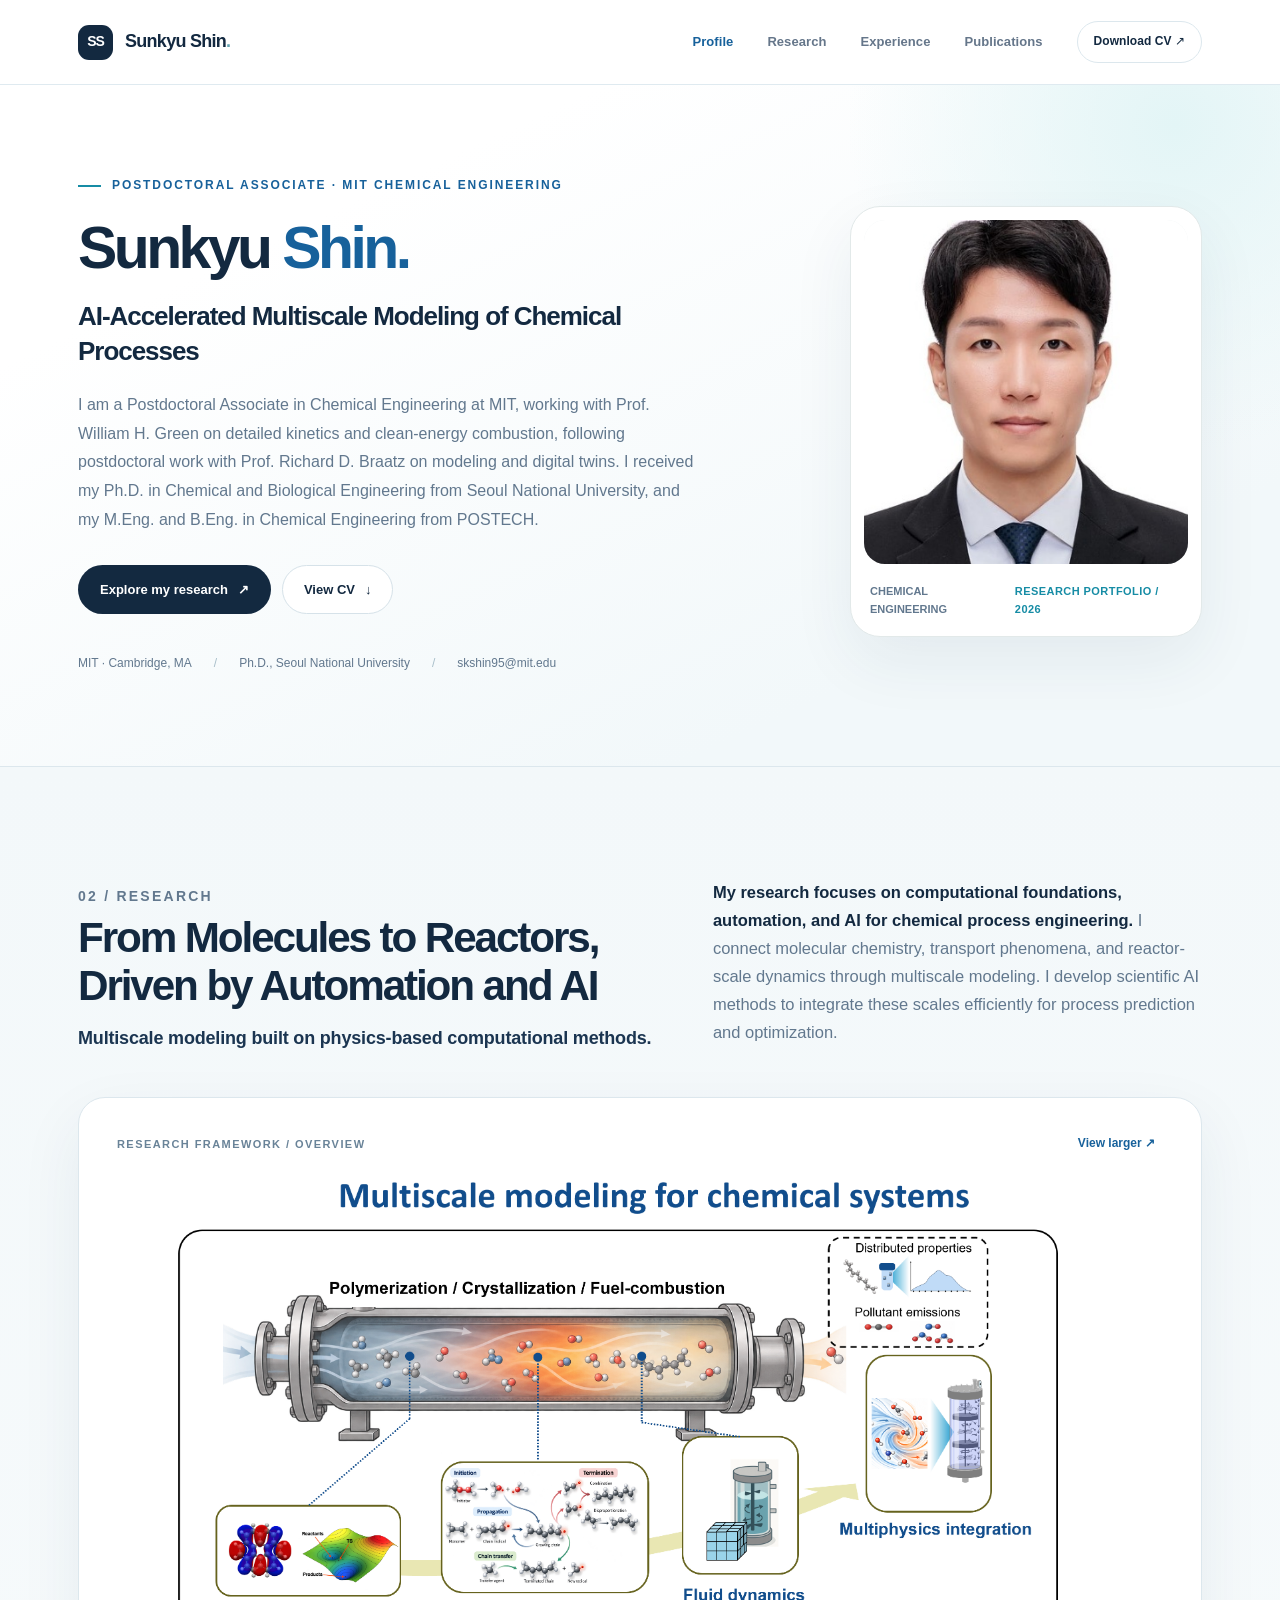
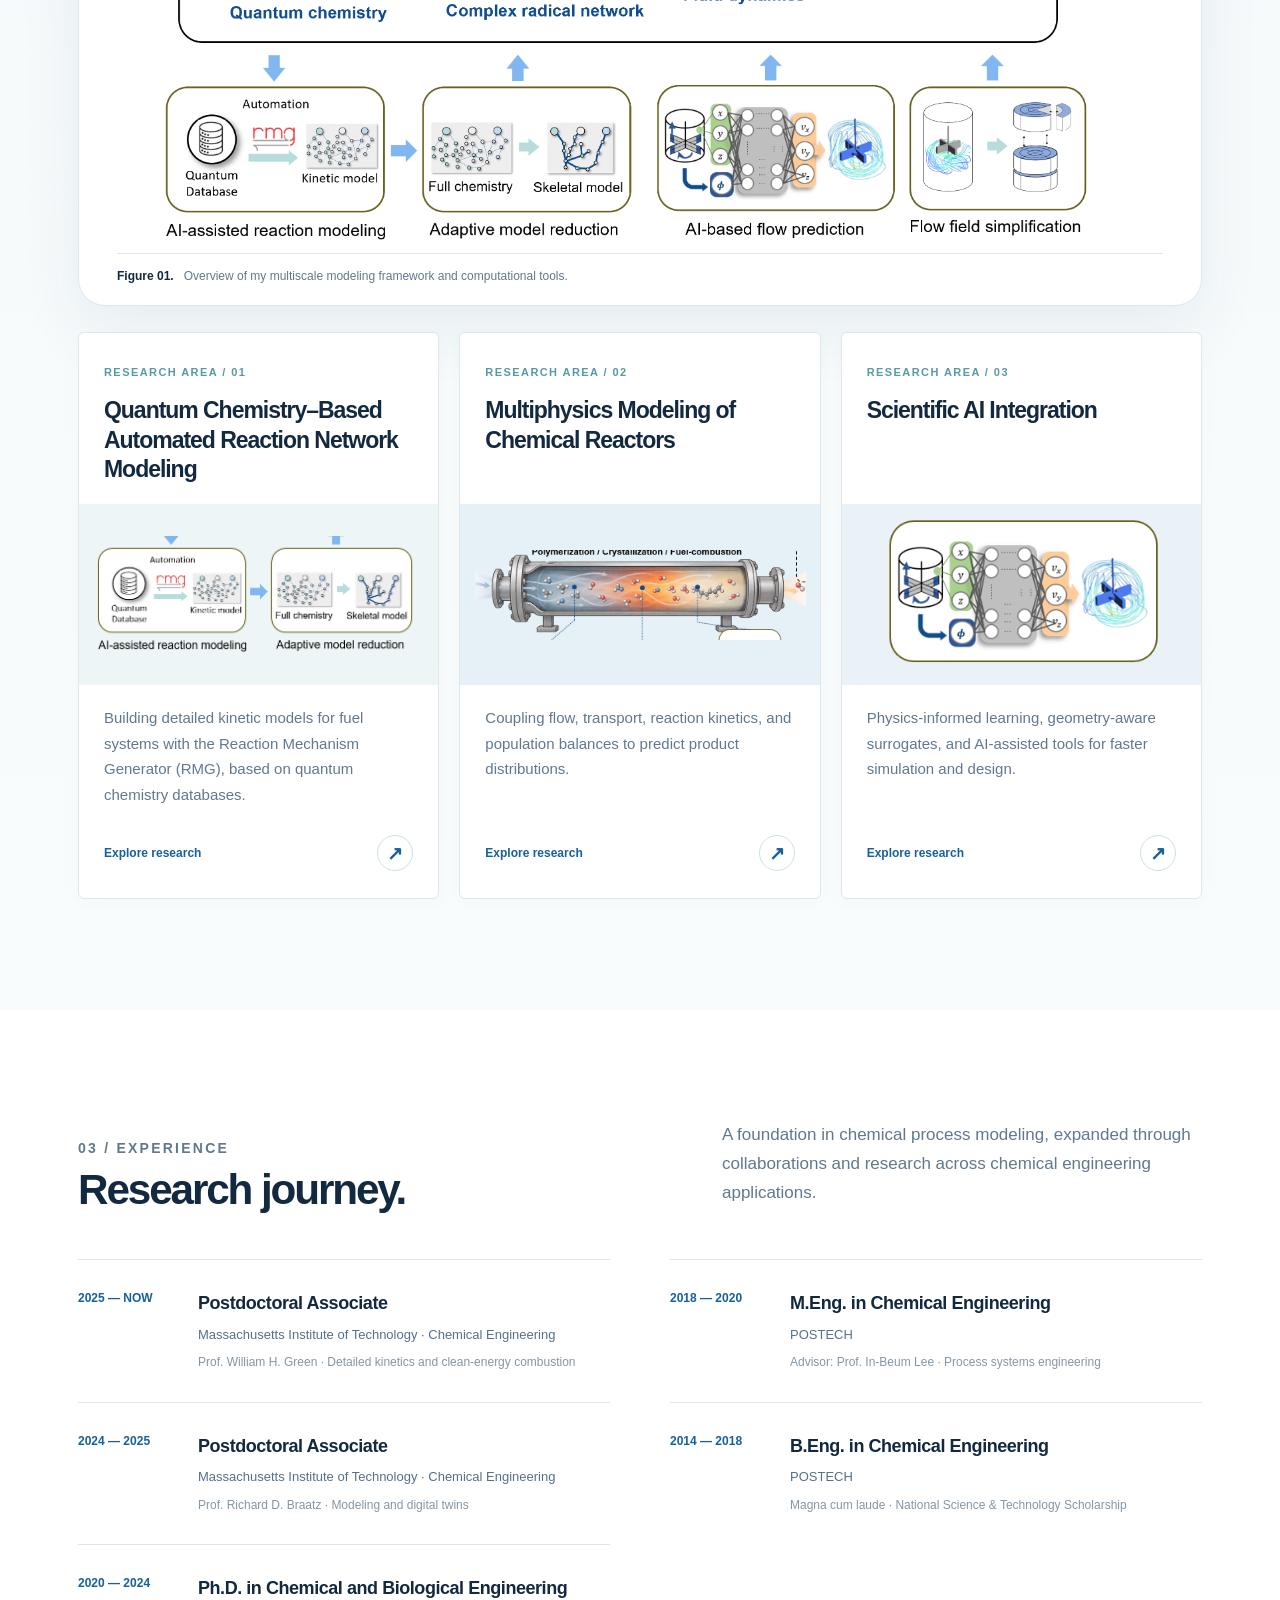
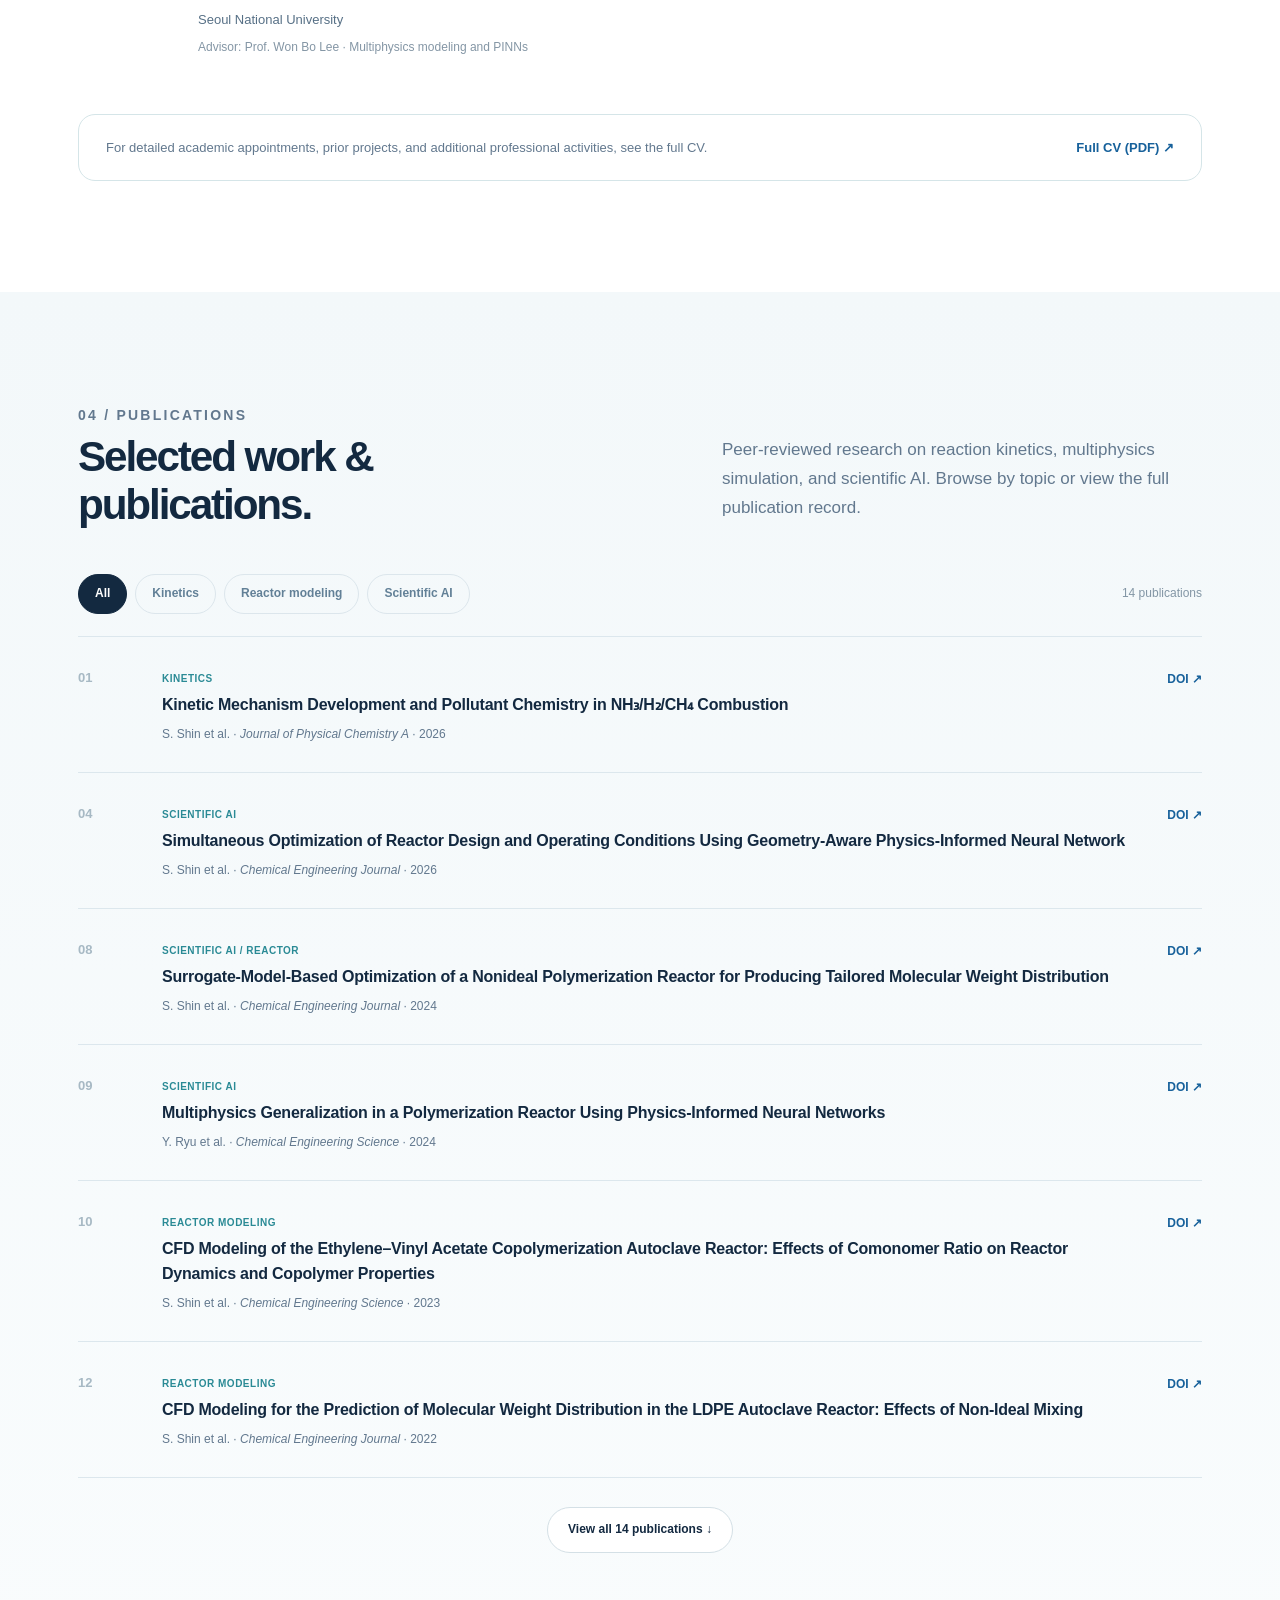
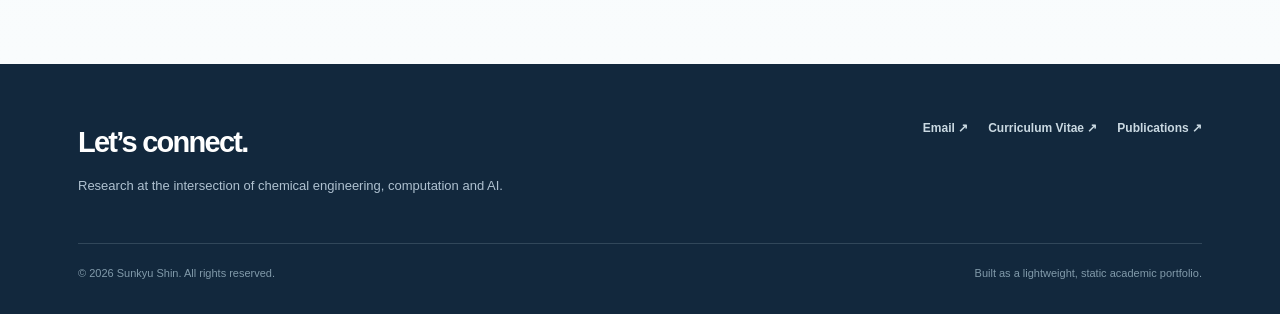
==== commit d7a700ea: "Show Scientific AI Integration card title on one line Co-Authored-By: Claude Opus 5.5 <noreply@anthr" ====
--- a/index.html
+++ b/index.html
@@ -118,7 +118,7 @@
             <a class="research-card reveal" href="research-ai.html">
               <div class="research-card-head">
                 <span class="area-number">RESEARCH AREA / 03</span>
-                <h3>Scientific AI<br>Integration</h3>
+                <h3>Scientific AI Integration</h3>
               </div>
               <div class="research-art ai">
                 <img src="assets/ai-thumb.png" alt="Physics-informed neural network architecture and fluid flow" loading="lazy">
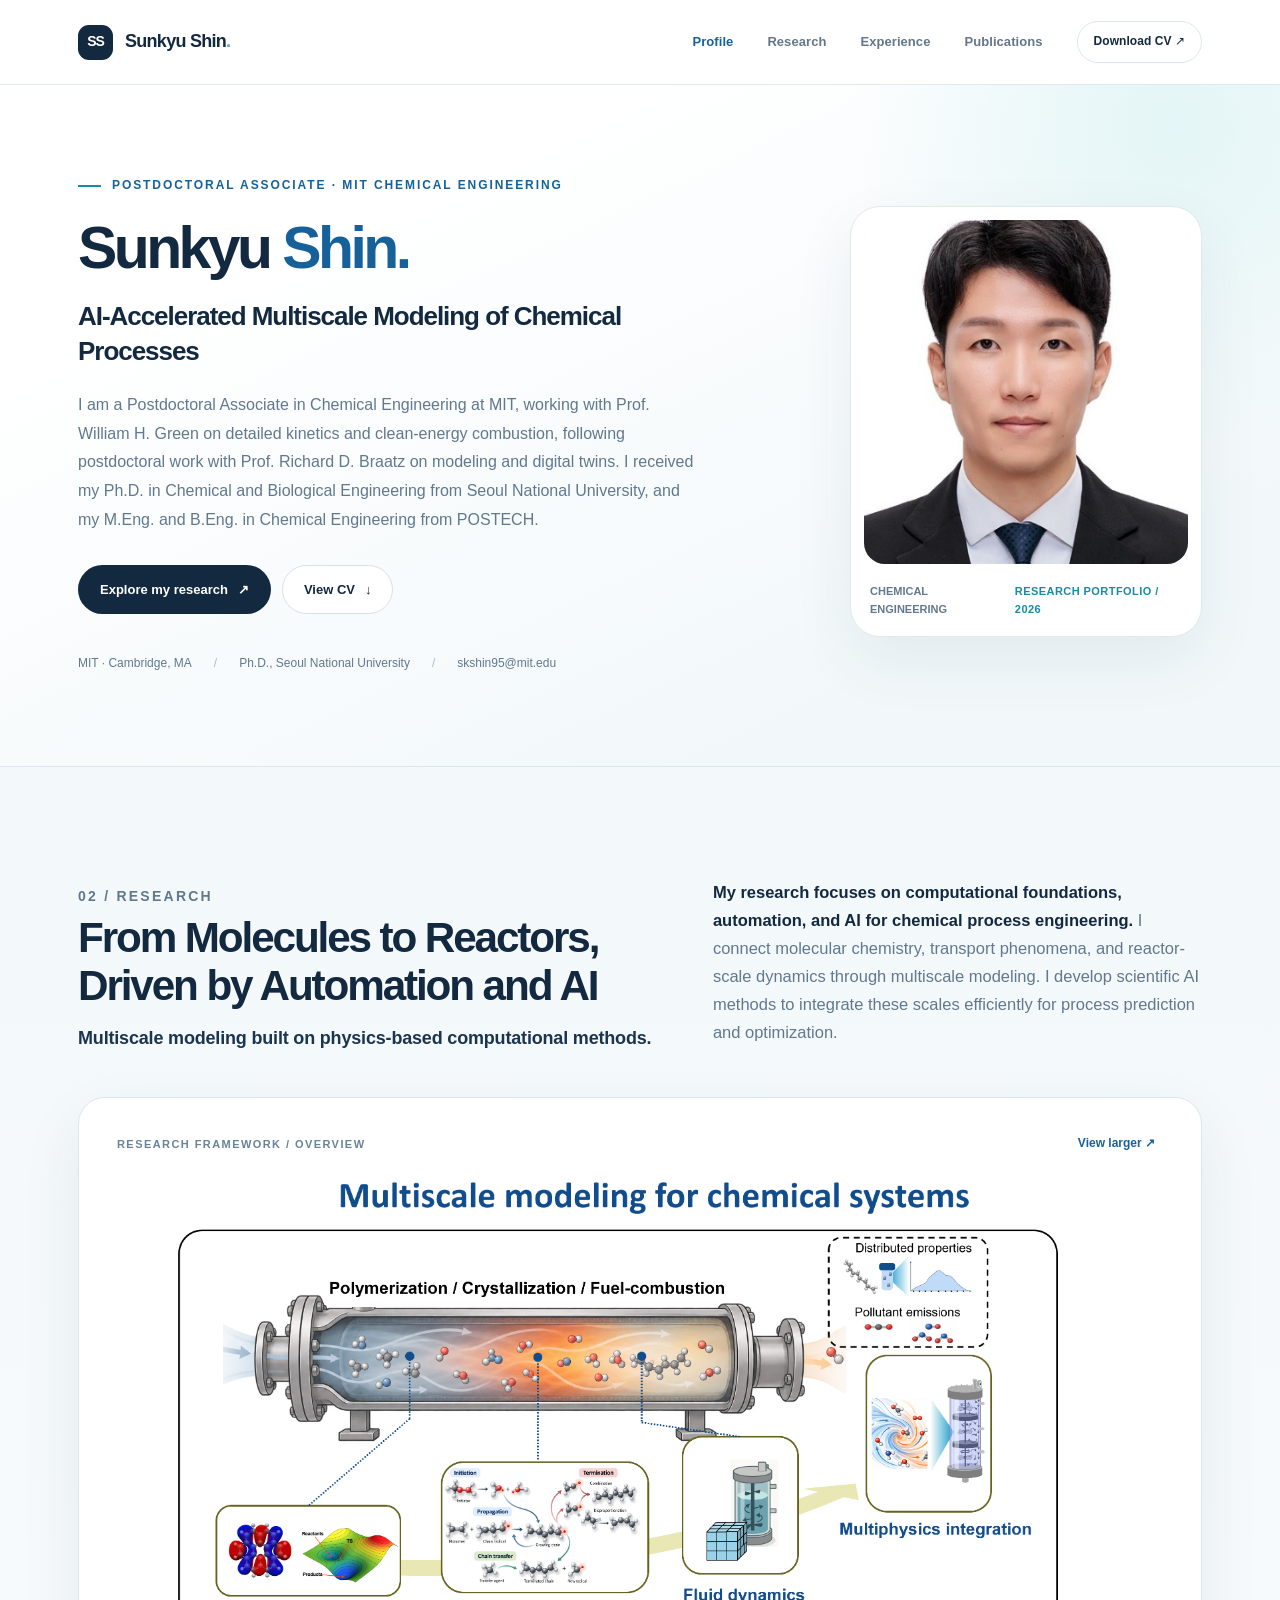
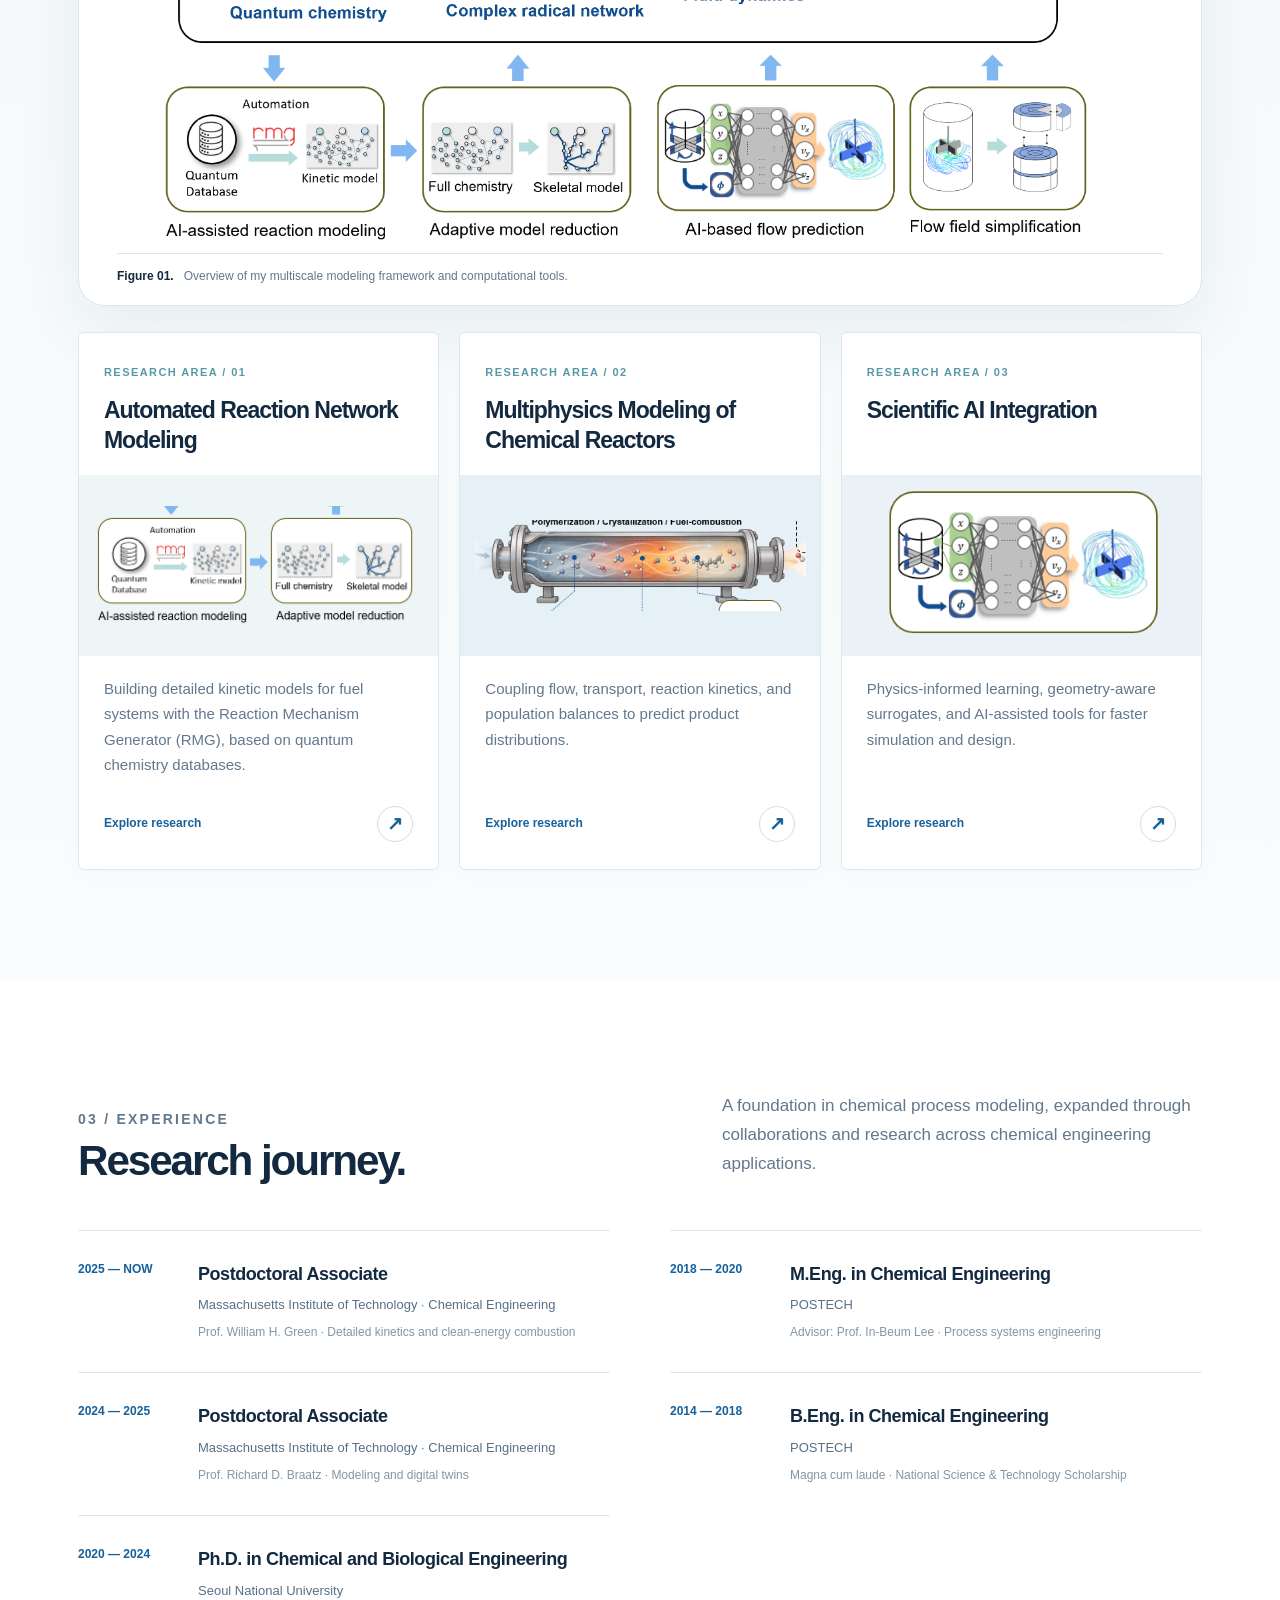
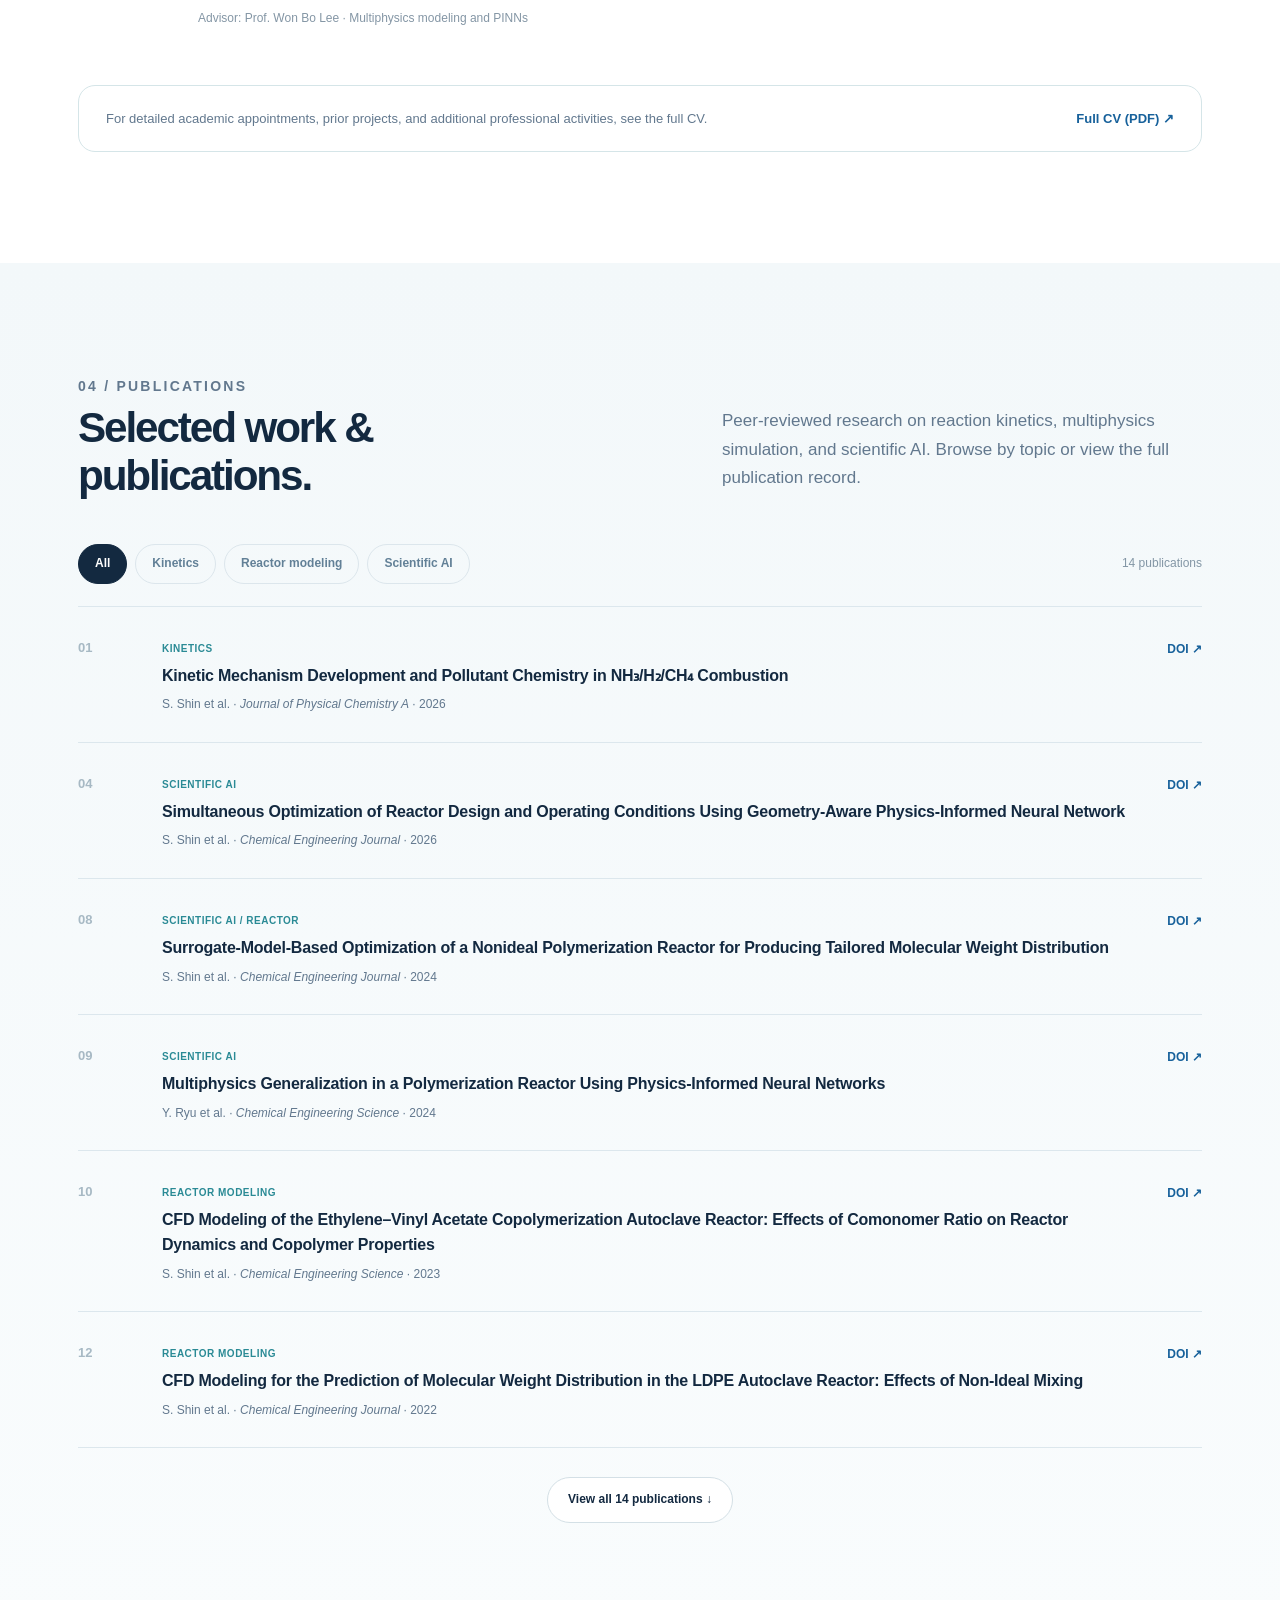
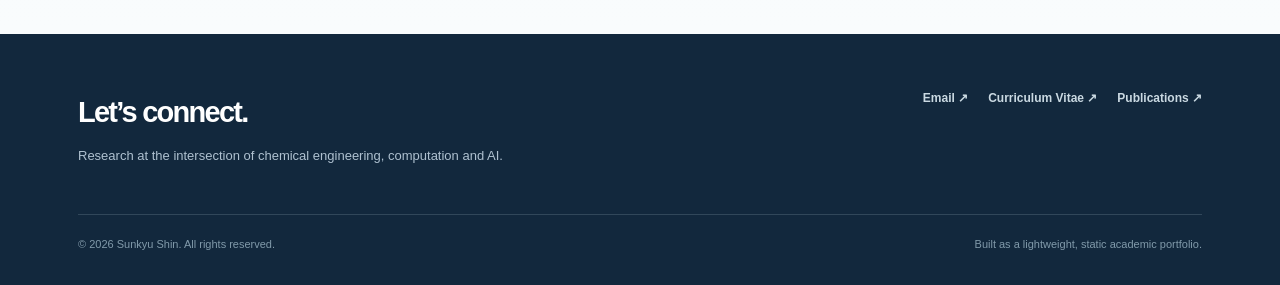
==== commit 23079d86: "Shorten research area 01 title to Automated Reaction Network Modeling Co-Authored-By: Claude Opus 5." ====
--- a/index.html
+++ b/index.html
@@ -82,7 +82,7 @@
             <a class="research-card reveal" href="research-kinetics.html">
               <div class="research-card-head">
                 <span class="area-number">RESEARCH AREA / 01</span>
-                <h3>Quantum Chemistry–Based Automated Reaction Network Modeling</h3>
+                <h3>Automated Reaction Network Modeling</h3>
               </div>
               <div class="research-art">
                 <img src="assets/kinetics-thumb.png" alt="Automated reaction mechanism generation diagram" loading="lazy">
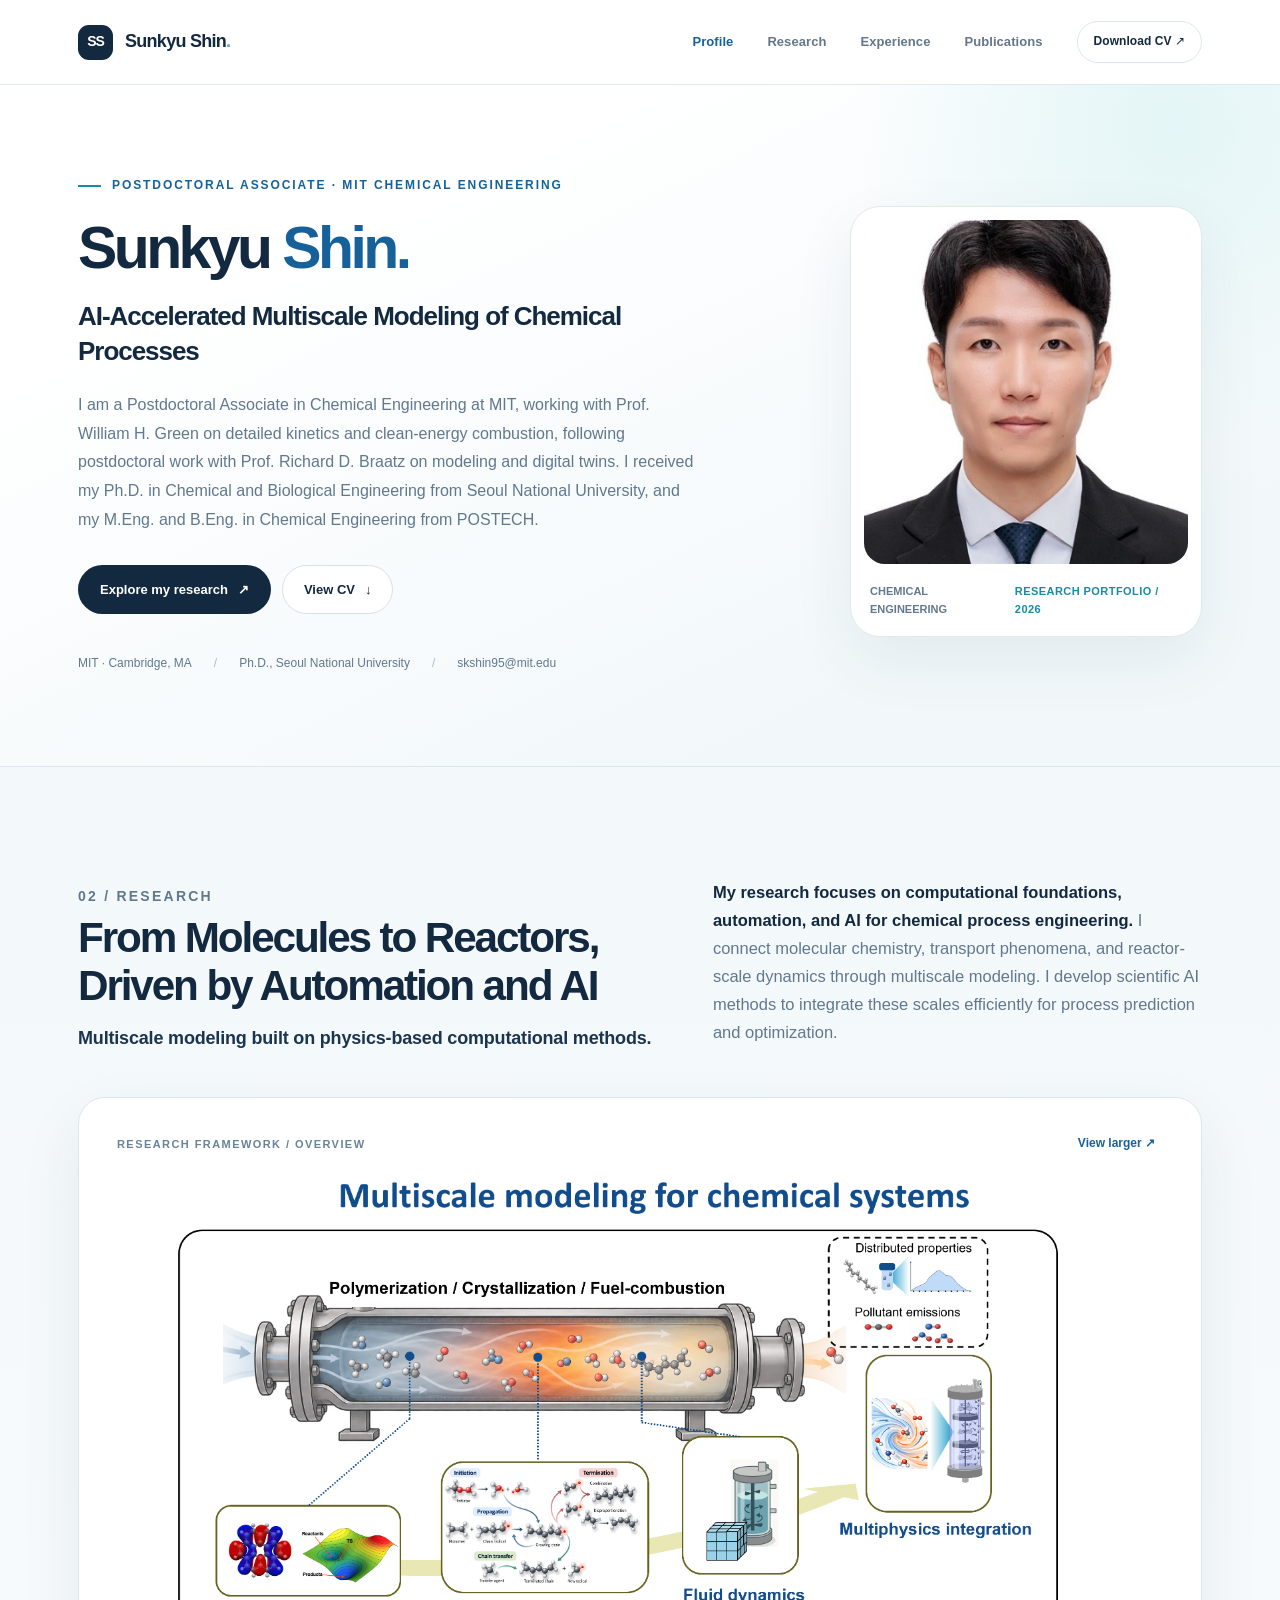
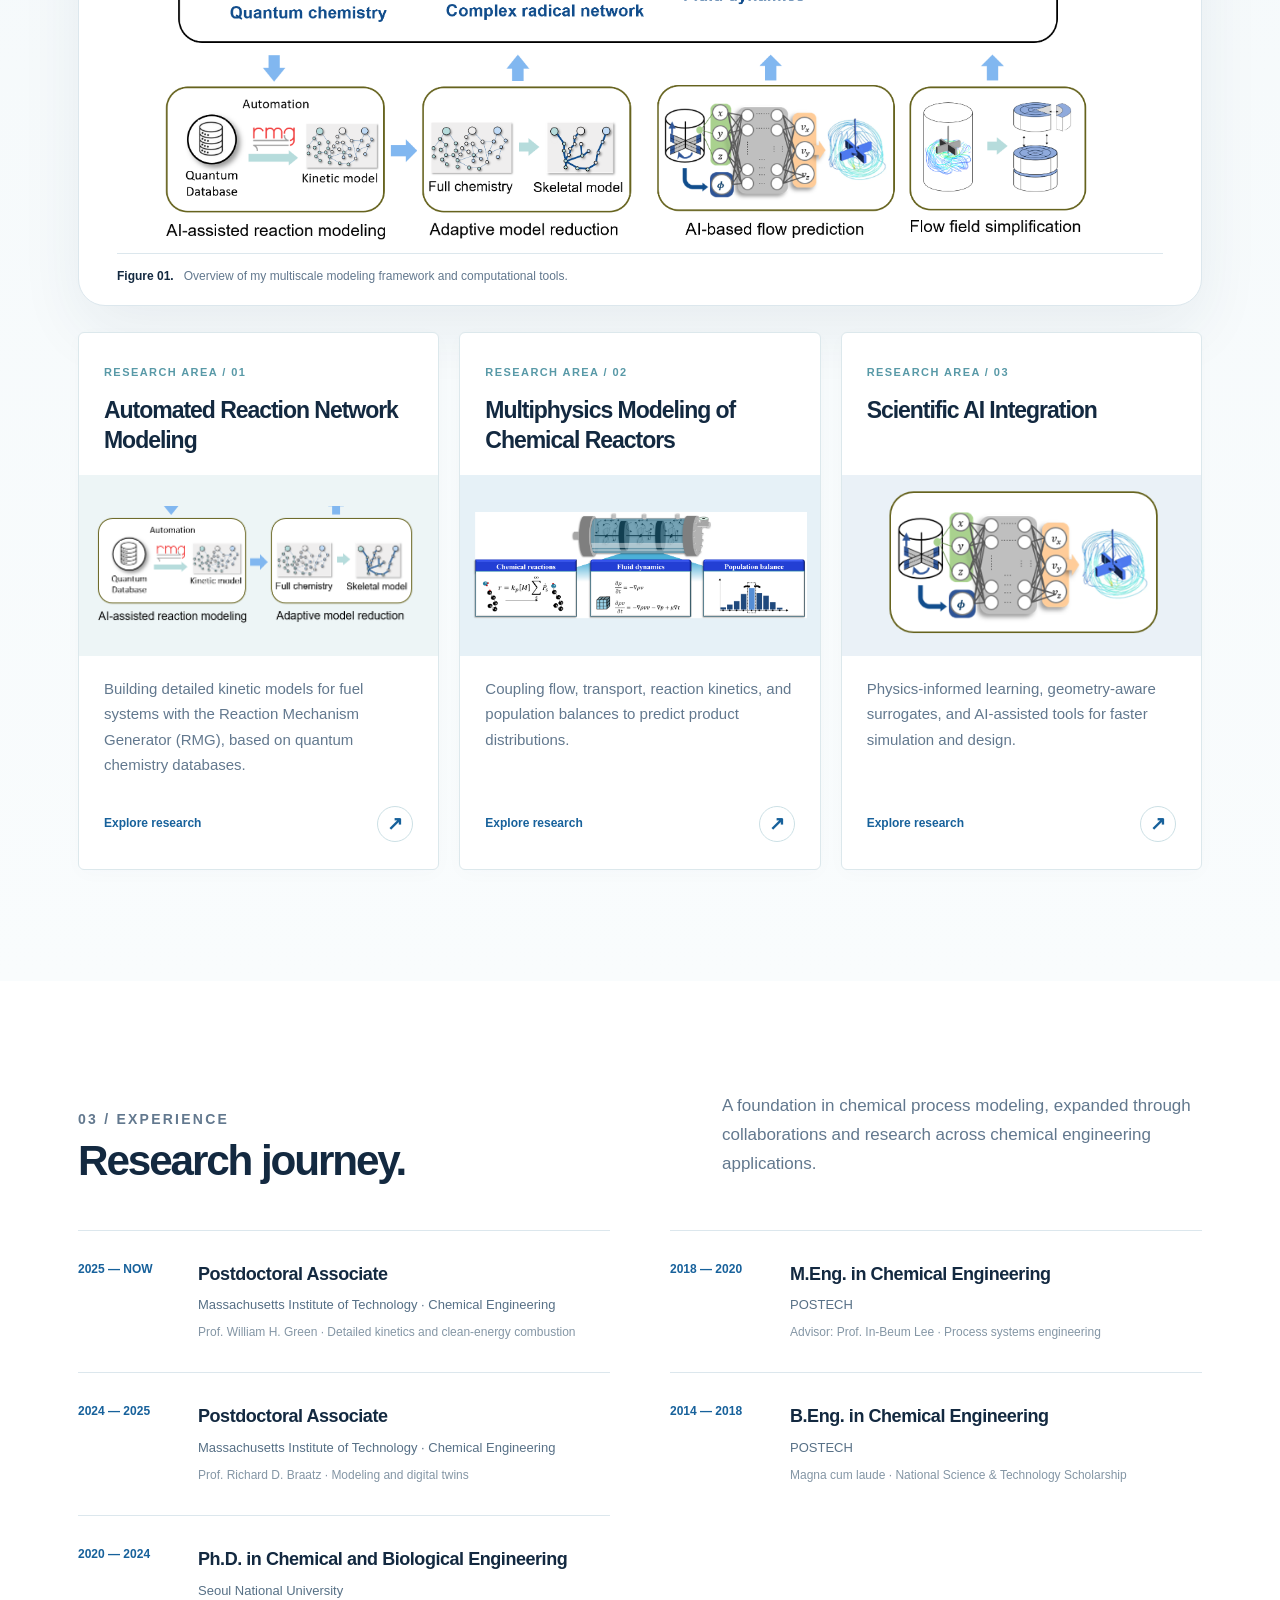
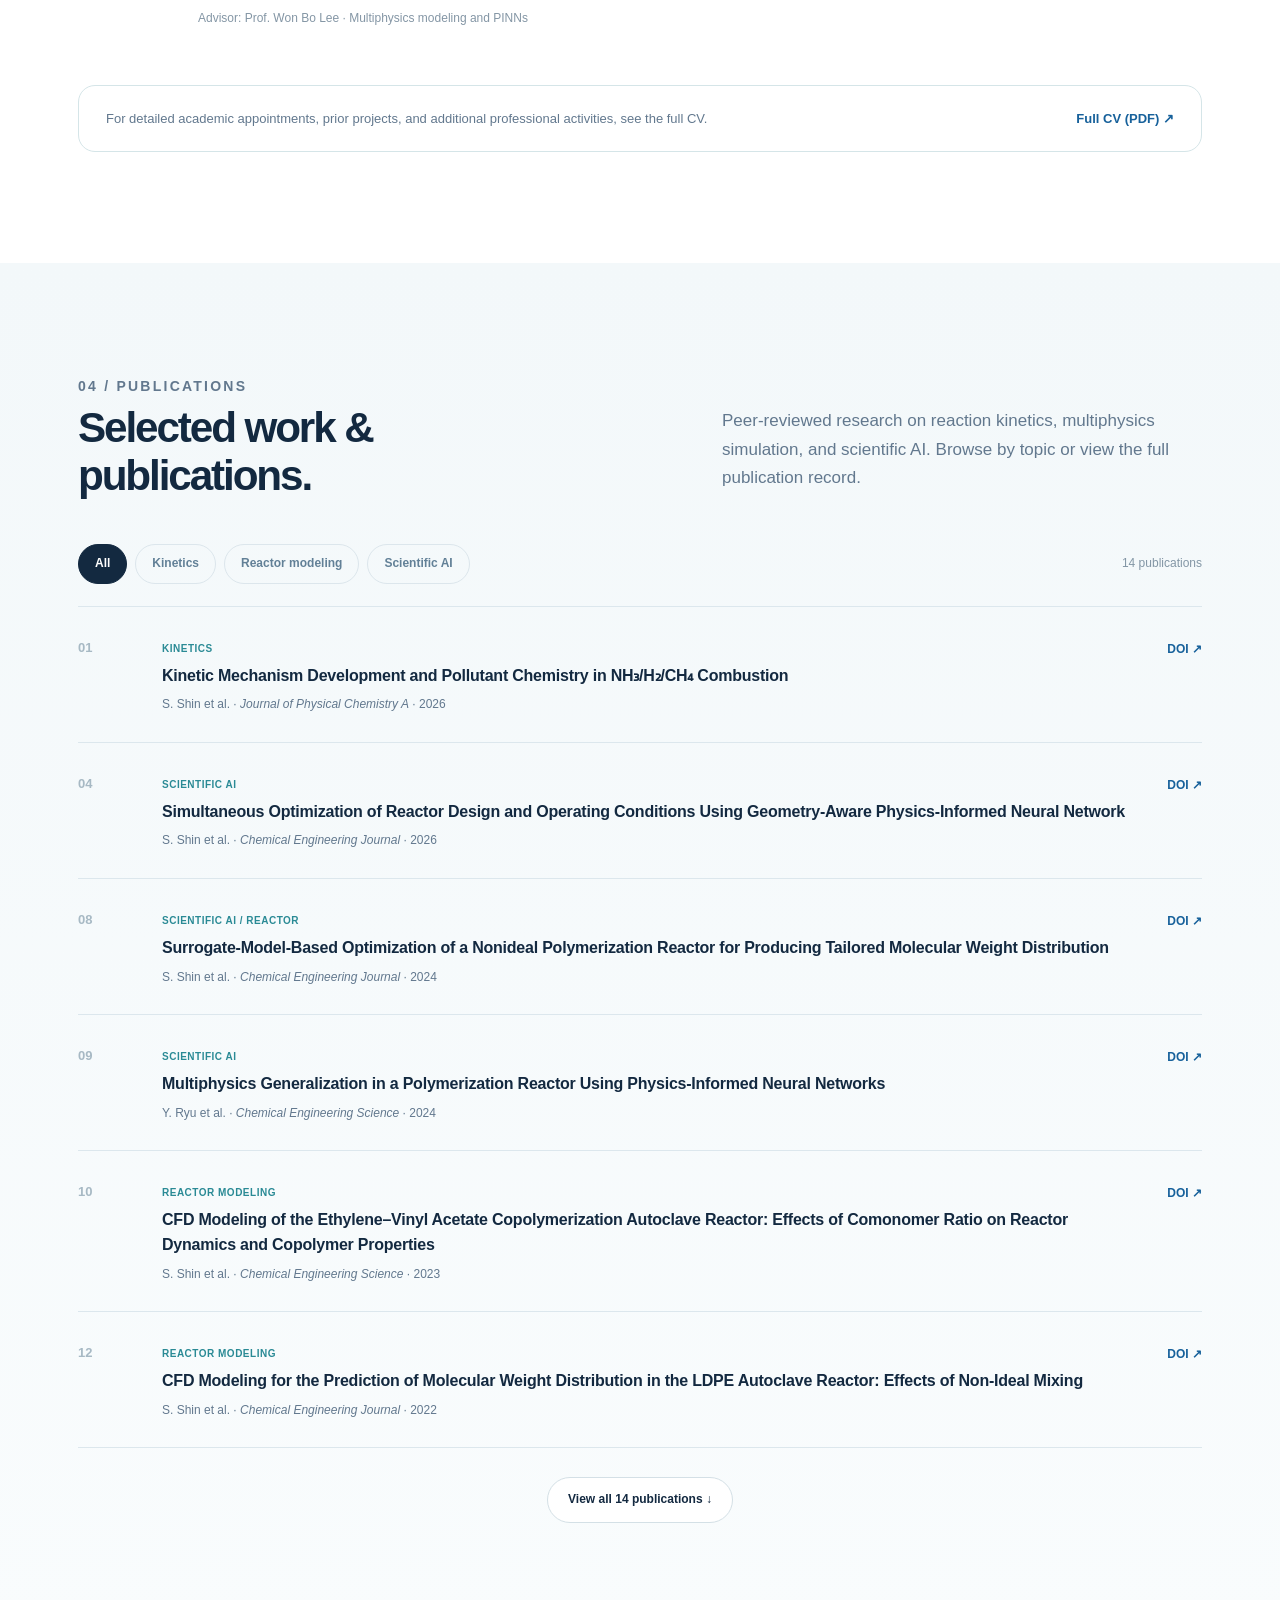
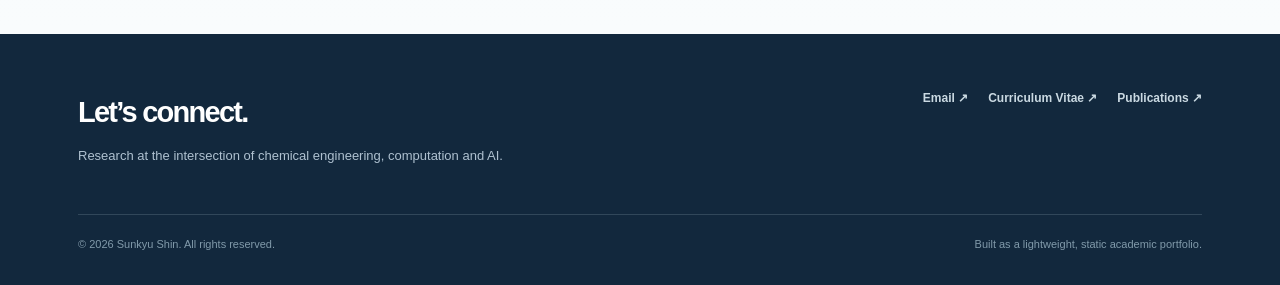
==== commit 9be1d3ae: "Expand reactor and AI research pages with figures - Reactor page: add compartment model approach, me" ====
--- a/index.html
+++ b/index.html
@@ -7,7 +7,7 @@
     <meta name="description" content="Sunkyu Shin - chemical engineering postdoctoral researcher at MIT. Multiscale modeling, kinetics, reactors, physics-informed AI.">
     <title>Research Portfolio | Sunkyu Shin</title>
     <link rel="icon" type="image/svg+xml" href="assets/favicon.svg">
-    <link rel="stylesheet" href="css/style.css?v=20261016f">
+    <link rel="stylesheet" href="css/style.css?v=20261016j">
   </head>
   <body>
     <header class="site-header">
@@ -372,6 +372,6 @@
         </div>
       </div>
     </footer>
-    <script src="js/site.js?v=20261016f" defer></script>
+    <script src="js/site.js?v=20261016j" defer></script>
   </body>
 </html>
--- a/css/style.css
+++ b/css/style.css
@@ -911,6 +911,55 @@
   margin: 0 0 30px;
 }
 
+.detail-figure {
+  margin-top: 96px;
+}
+
+.shell > .detail-figure:first-child {
+  margin-top: 0;
+}
+
+.detail-figure .section-head {
+  margin-bottom: 0;
+}
+
+.vortex-demo {
+  margin-top: 22px;
+  padding: 18px 20px 20px;
+  background: #f4f6f8;
+  border-radius: 14px;
+}
+
+.vortex-title {
+  margin: 0 0 14px;
+  font-size: 15px;
+  color: var(--ink);
+}
+
+.vortex-row {
+  display: grid;
+  grid-template-columns: repeat(3,minmax(0,1fr));
+  gap: 16px;
+}
+
+.vortex-panel {
+  display: flex;
+  flex-direction: column;
+  align-items: center;
+  gap: 8px;
+}
+
+.vortex-panel img {
+  width: 100%;
+  border-radius: 6px;
+}
+
+.vortex-panel span {
+  font-size: 14px;
+  font-weight: 700;
+  color: var(--ink);
+}
+
 .detail-graphic {
   display: grid;
   grid-template-columns: .95fr 1.05fr;
@@ -1059,9 +1108,35 @@
 }
 
 .case p {
-  font-size: 13px;
+  font-size: 15px;
   color: var(--muted);
   line-height: 1.8;
+  margin: 0;
+}
+
+.case-list.single {
+  grid-template-columns: 1fr;
+}
+
+.case .framework-top {
+  margin-bottom: 12px;
+}
+
+.app-case h3 {
+  font-size: 22px;
+  letter-spacing: -.03em;
+  margin: 14px 0 8px;
+}
+
+.app-case > p {
+  font-size: 15px;
+  color: var(--muted);
+  line-height: 1.7;
+  max-width: 760px;
+  margin: 0 0 22px;
+}
+
+.app-case figure {
   margin: 0;
 }
 
@@ -1273,6 +1348,19 @@
     max-width: 100%;
   }
 
+  .detail-figure {
+    margin-top: 64px;
+  }
+
+  .vortex-row {
+    grid-template-columns: 1fr;
+    gap: 14px;
+  }
+
+  .shell > .detail-figure:first-child {
+    margin-top: 0;
+  }
+
   .framework-panel {
     padding: 14px 16px 10px;
     border-radius: 17px;
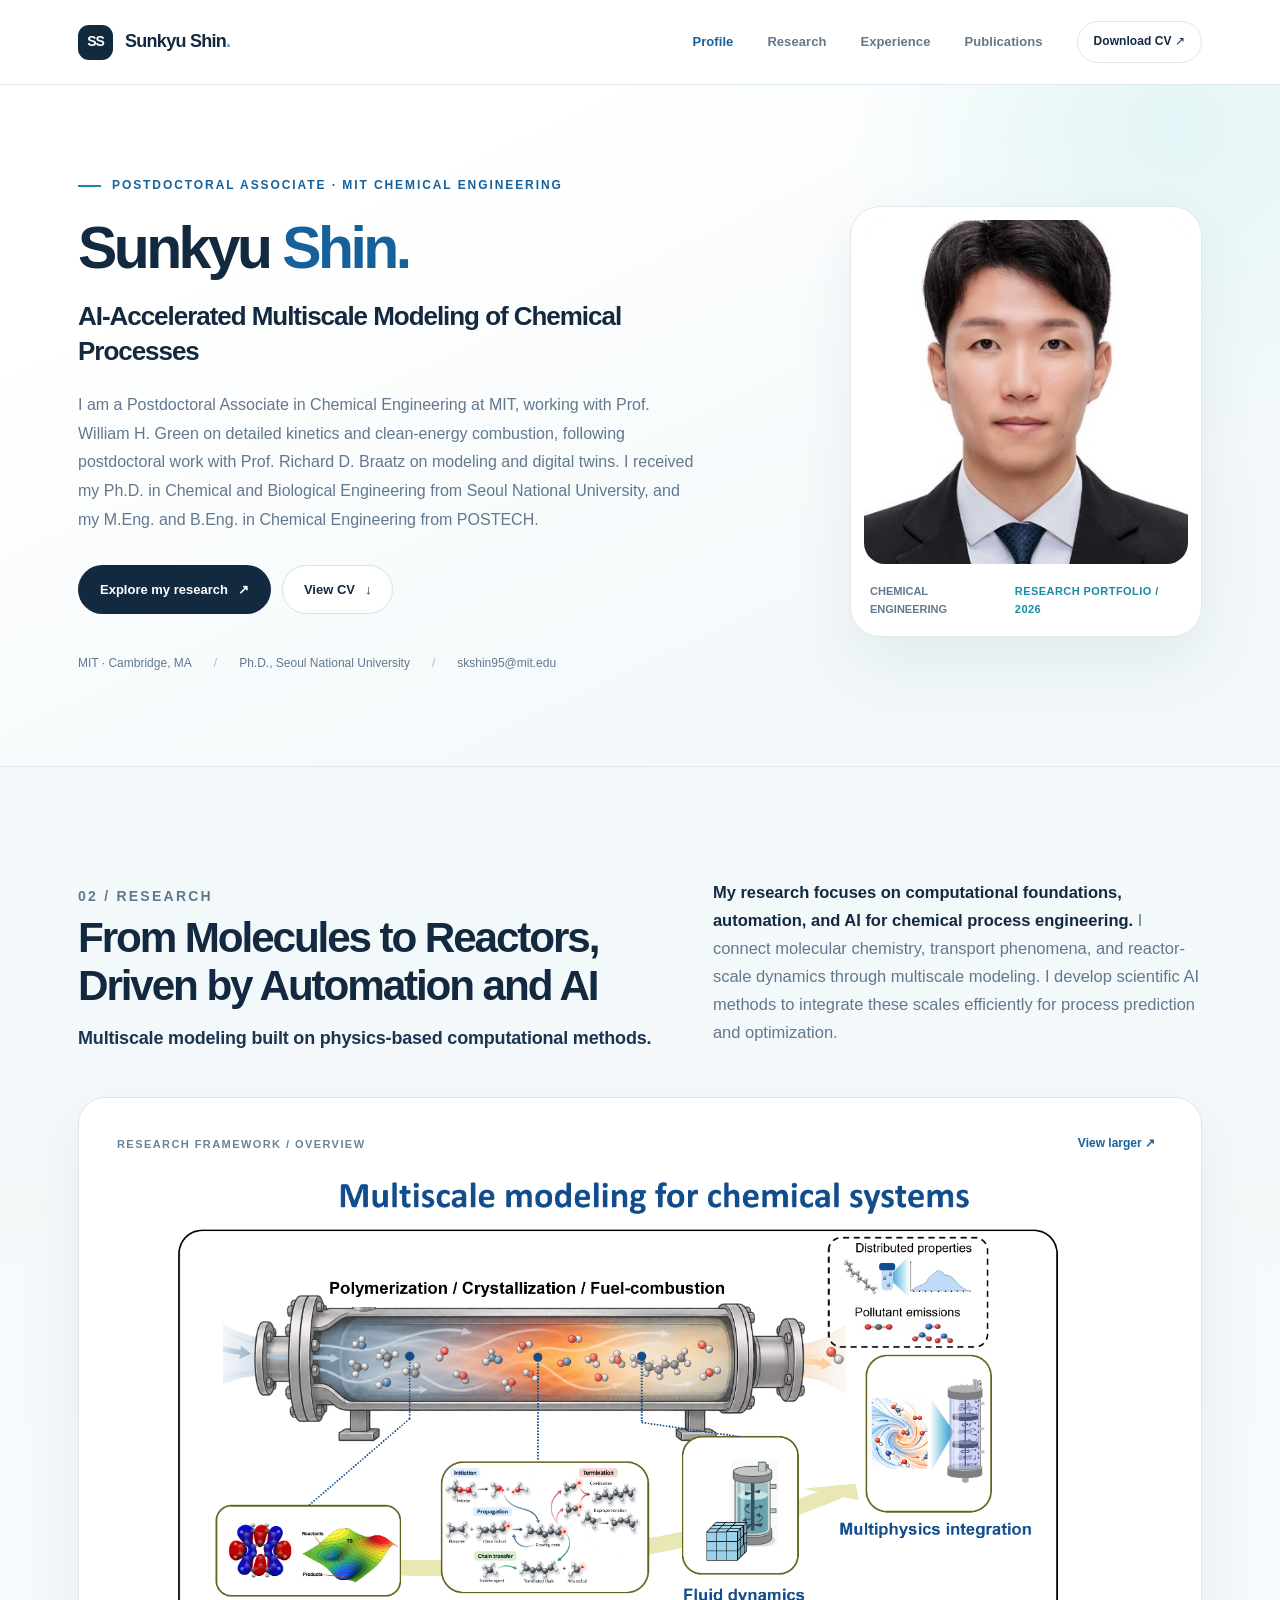
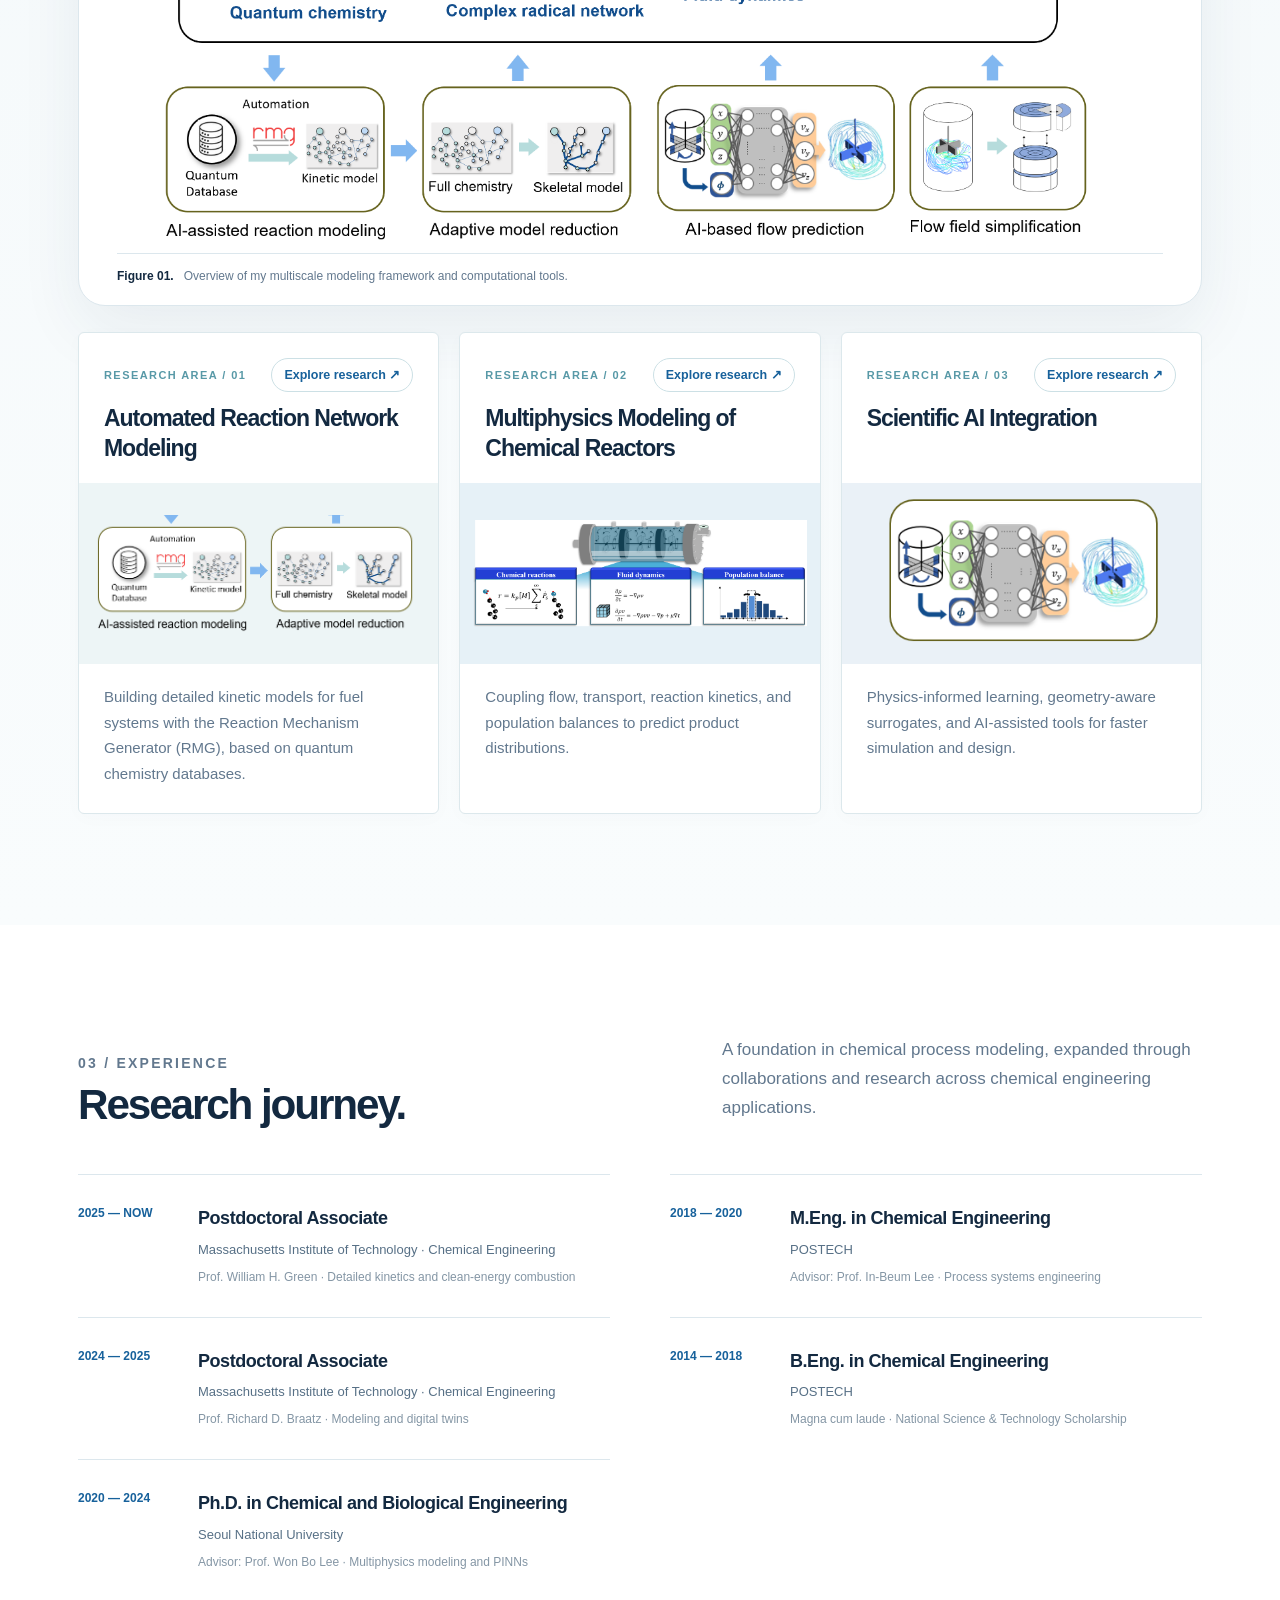
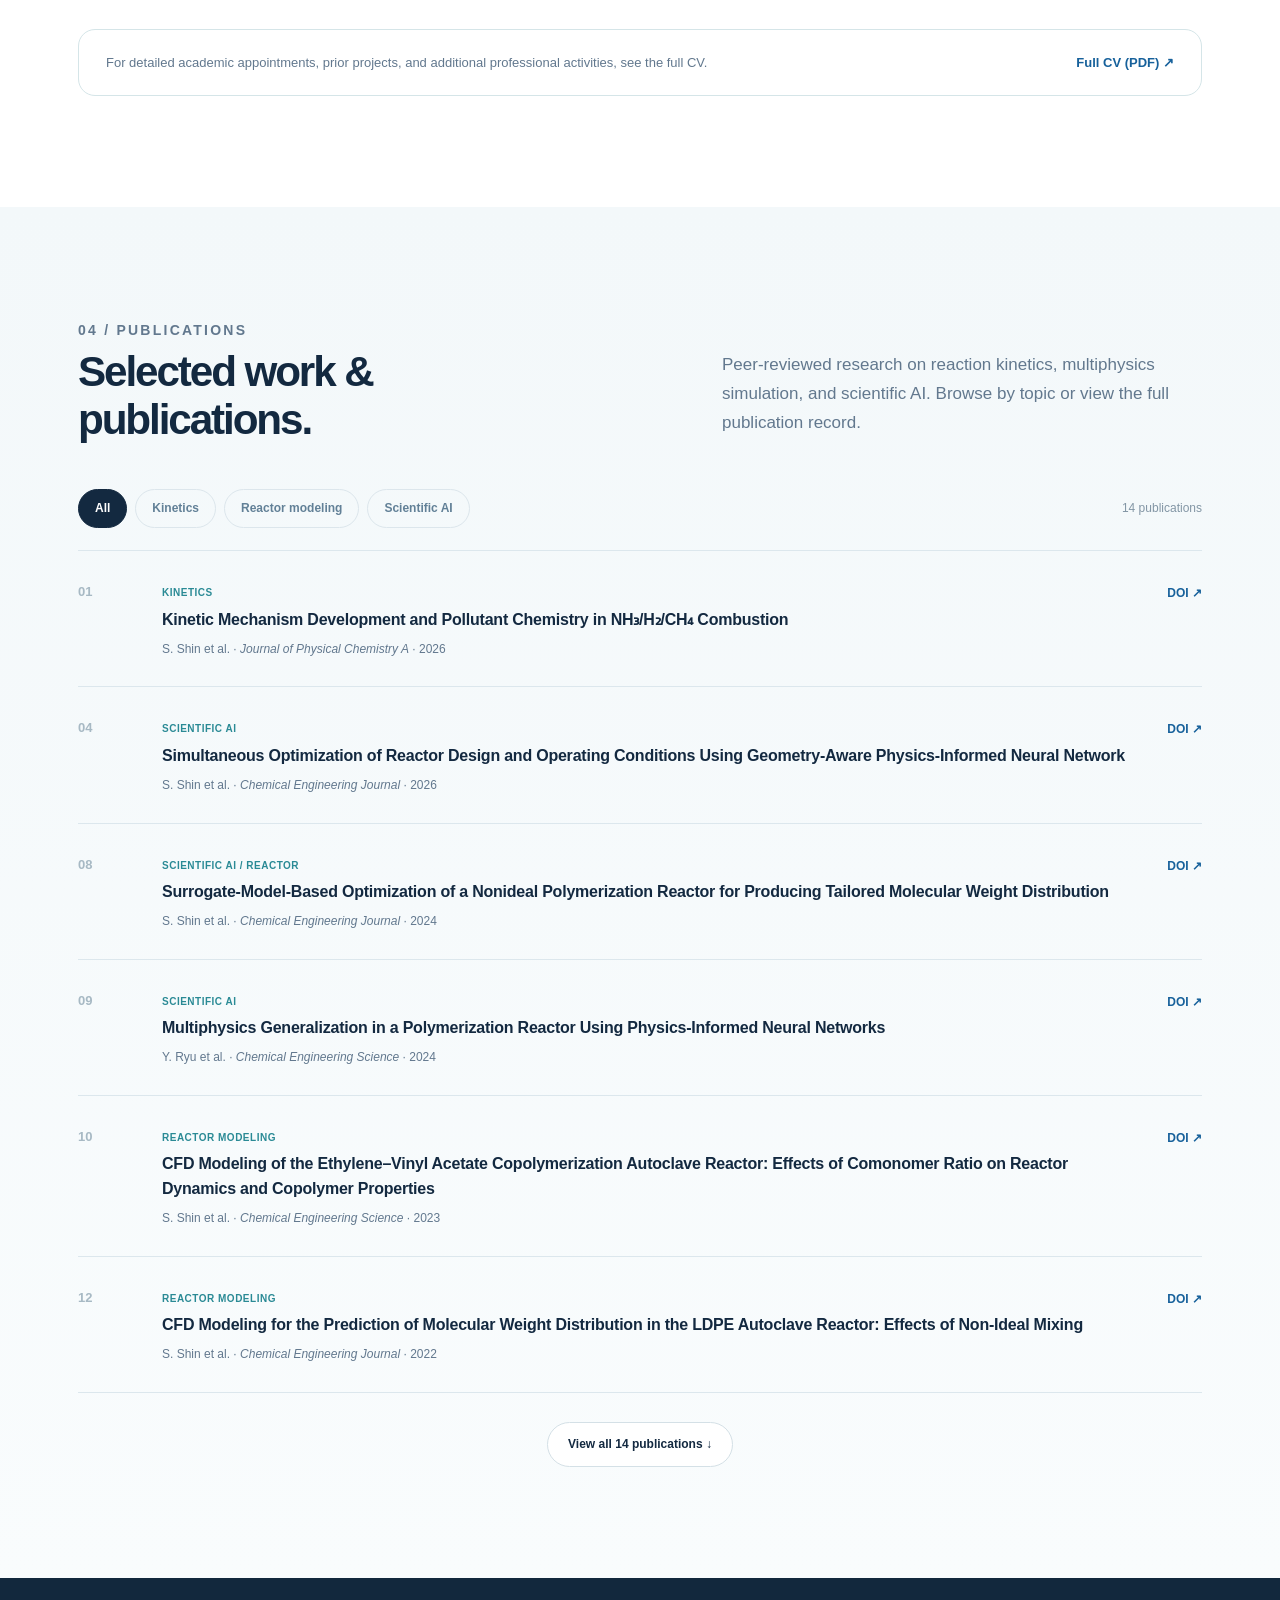
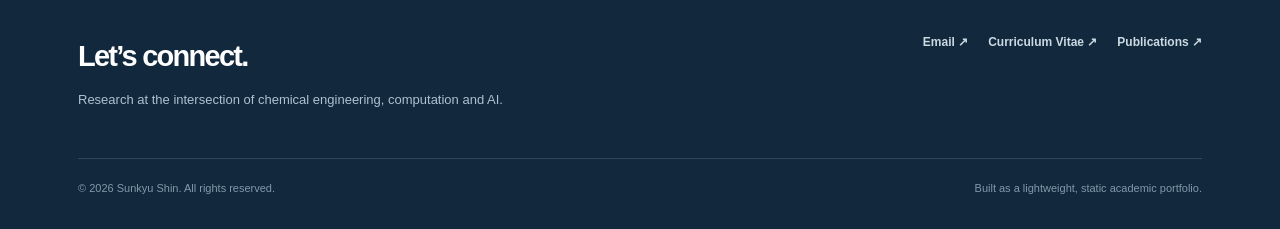
==== commit ce9c6a0d: "Tighten detail page headings and surface card links - Smaller detail page titles (max 48px) - Drop r" ====
--- a/index.html
+++ b/index.html
@@ -7,7 +7,7 @@
     <meta name="description" content="Sunkyu Shin - chemical engineering postdoctoral researcher at MIT. Multiscale modeling, kinetics, reactors, physics-informed AI.">
     <title>Research Portfolio | Sunkyu Shin</title>
     <link rel="icon" type="image/svg+xml" href="assets/favicon.svg">
-    <link rel="stylesheet" href="css/style.css?v=20261016j">
+    <link rel="stylesheet" href="css/style.css?v=20261016r">
   </head>
   <body>
     <header class="site-header">
@@ -81,7 +81,10 @@
           <div class="research-grid">
             <a class="research-card reveal" href="research-kinetics.html">
               <div class="research-card-head">
-                <span class="area-number">RESEARCH AREA / 01</span>
+                <div class="card-top">
+                  <span class="area-number">RESEARCH AREA / 01</span>
+                  <span class="card-link">Explore research <span aria-hidden="true">↗</span></span>
+                </div>
                 <h3>Automated Reaction Network Modeling</h3>
               </div>
               <div class="research-art">
@@ -89,17 +92,14 @@
               </div>
               <div class="research-card-content">
                 <p>Building detailed kinetic models for fuel systems with the Reaction Mechanism Generator (RMG), based on quantum chemistry databases.</p>
-                <div class="card-arrow">
-                  <span>Explore research</span>
-                  <span class="arrow-circle">
-                    ↗
-                  </span>
-                </div>
               </div>
             </a>
             <a class="research-card reveal" href="research-reactors.html">
               <div class="research-card-head">
-                <span class="area-number">RESEARCH AREA / 02</span>
+                <div class="card-top">
+                  <span class="area-number">RESEARCH AREA / 02</span>
+                  <span class="card-link">Explore research <span aria-hidden="true">↗</span></span>
+                </div>
                 <h3>Multiphysics Modeling of Chemical Reactors</h3>
               </div>
               <div class="research-art reactor">
@@ -107,17 +107,14 @@
               </div>
               <div class="research-card-content">
                 <p>Coupling flow, transport, reaction kinetics, and population balances to predict product distributions.</p>
-                <div class="card-arrow">
-                  <span>Explore research</span>
-                  <span class="arrow-circle">
-                    ↗
-                  </span>
-                </div>
               </div>
             </a>
             <a class="research-card reveal" href="research-ai.html">
               <div class="research-card-head">
-                <span class="area-number">RESEARCH AREA / 03</span>
+                <div class="card-top">
+                  <span class="area-number">RESEARCH AREA / 03</span>
+                  <span class="card-link">Explore research <span aria-hidden="true">↗</span></span>
+                </div>
                 <h3>Scientific AI Integration</h3>
               </div>
               <div class="research-art ai">
@@ -125,12 +122,6 @@
               </div>
               <div class="research-card-content">
                 <p>Physics-informed learning, geometry-aware surrogates, and AI-assisted tools for faster simulation and design.</p>
-                <div class="card-arrow">
-                  <span>Explore research</span>
-                  <span class="arrow-circle">
-                    ↗
-                  </span>
-                </div>
               </div>
             </a>
           </div>
@@ -372,6 +363,6 @@
         </div>
       </div>
     </footer>
-    <script src="js/site.js?v=20261016j" defer></script>
+    <script src="js/site.js?v=20261016r" defer></script>
   </body>
 </html>
--- a/css/style.css
+++ b/css/style.css
@@ -535,6 +535,31 @@
   border-color: #b8d3df;
 }
 
+.card-top {
+  display: flex;
+  justify-content: space-between;
+  align-items: center;
+  gap: 10px;
+}
+
+.card-link {
+  flex-shrink: 0;
+  font-size: 12.5px;
+  font-weight: 760;
+  color: var(--accent);
+  border: 1px solid #cce0e5;
+  border-radius: 999px;
+  padding: 6px 12px;
+  background: #fff;
+  transition: background .2s,color .2s,border-color .2s;
+}
+
+.research-card:hover .card-link {
+  background: var(--ink);
+  color: #fff;
+  border-color: var(--ink);
+}
+
 .research-card-head {
   padding: 25px 25px 20px;
 }
@@ -588,7 +613,7 @@
 .research-card p {
   font-size: 15px;
   color: var(--muted);
-  margin: 0 0 28px;
+  margin: 0;
   line-height: 1.7;
 }
 
@@ -898,9 +923,11 @@
 }
 
 .page-lead h1 {
-  font-size: clamp(43px,5.4vw,75px);
+  font-size: clamp(32px,3.6vw,48px);
+  letter-spacing: -.045em;
+  line-height: 1.15;
   max-width: 900px;
-  margin: 20px 0 26px;
+  margin: 18px 0 22px;
 }
 
 .page-lead>p {
@@ -919,8 +946,21 @@
   margin-top: 0;
 }
 
+.detail-figure .section-head h2 {
+  font-size: 34px;
+  letter-spacing: -.05em;
+  line-height: 1.2;
+}
+
 .detail-figure .section-head {
   margin-bottom: 0;
+}
+
+.concept-figure {
+  max-width: 760px;
+  margin: 0 auto 22px;
+  padding-bottom: 22px;
+  border-bottom: 1px solid var(--line);
 }
 
 .vortex-demo {
@@ -1122,6 +1162,13 @@
   margin-bottom: 12px;
 }
 
+.app-case > .framework-top,
+.case .framework-top {
+  font-size: 13.5px;
+  letter-spacing: .12em;
+  color: var(--accent-2);
+}
+
 .app-case h3 {
   font-size: 22px;
   letter-spacing: -.03em;
@@ -1138,6 +1185,38 @@
 
 .app-case figure {
   margin: 0;
+}
+
+.fig-subtitle {
+  margin: 0 0 12px;
+  font-size: 15px;
+  font-weight: 700;
+  color: var(--ink);
+}
+
+.app-case figure > img + img {
+  margin-top: 24px;
+  padding-top: 22px;
+  border-top: 1px solid var(--line);
+}
+
+.app-case figure > img + .fig-subtitle {
+  margin-top: 26px;
+  padding-top: 20px;
+  border-top: 1px solid var(--line);
+}
+
+.anim-overlay {
+  position: relative;
+}
+
+.anim-overlay img {
+  width: 100%;
+}
+
+.anim-overlay .anim-layer {
+  position: absolute;
+  object-fit: fill;
 }
 
 .ref-links {
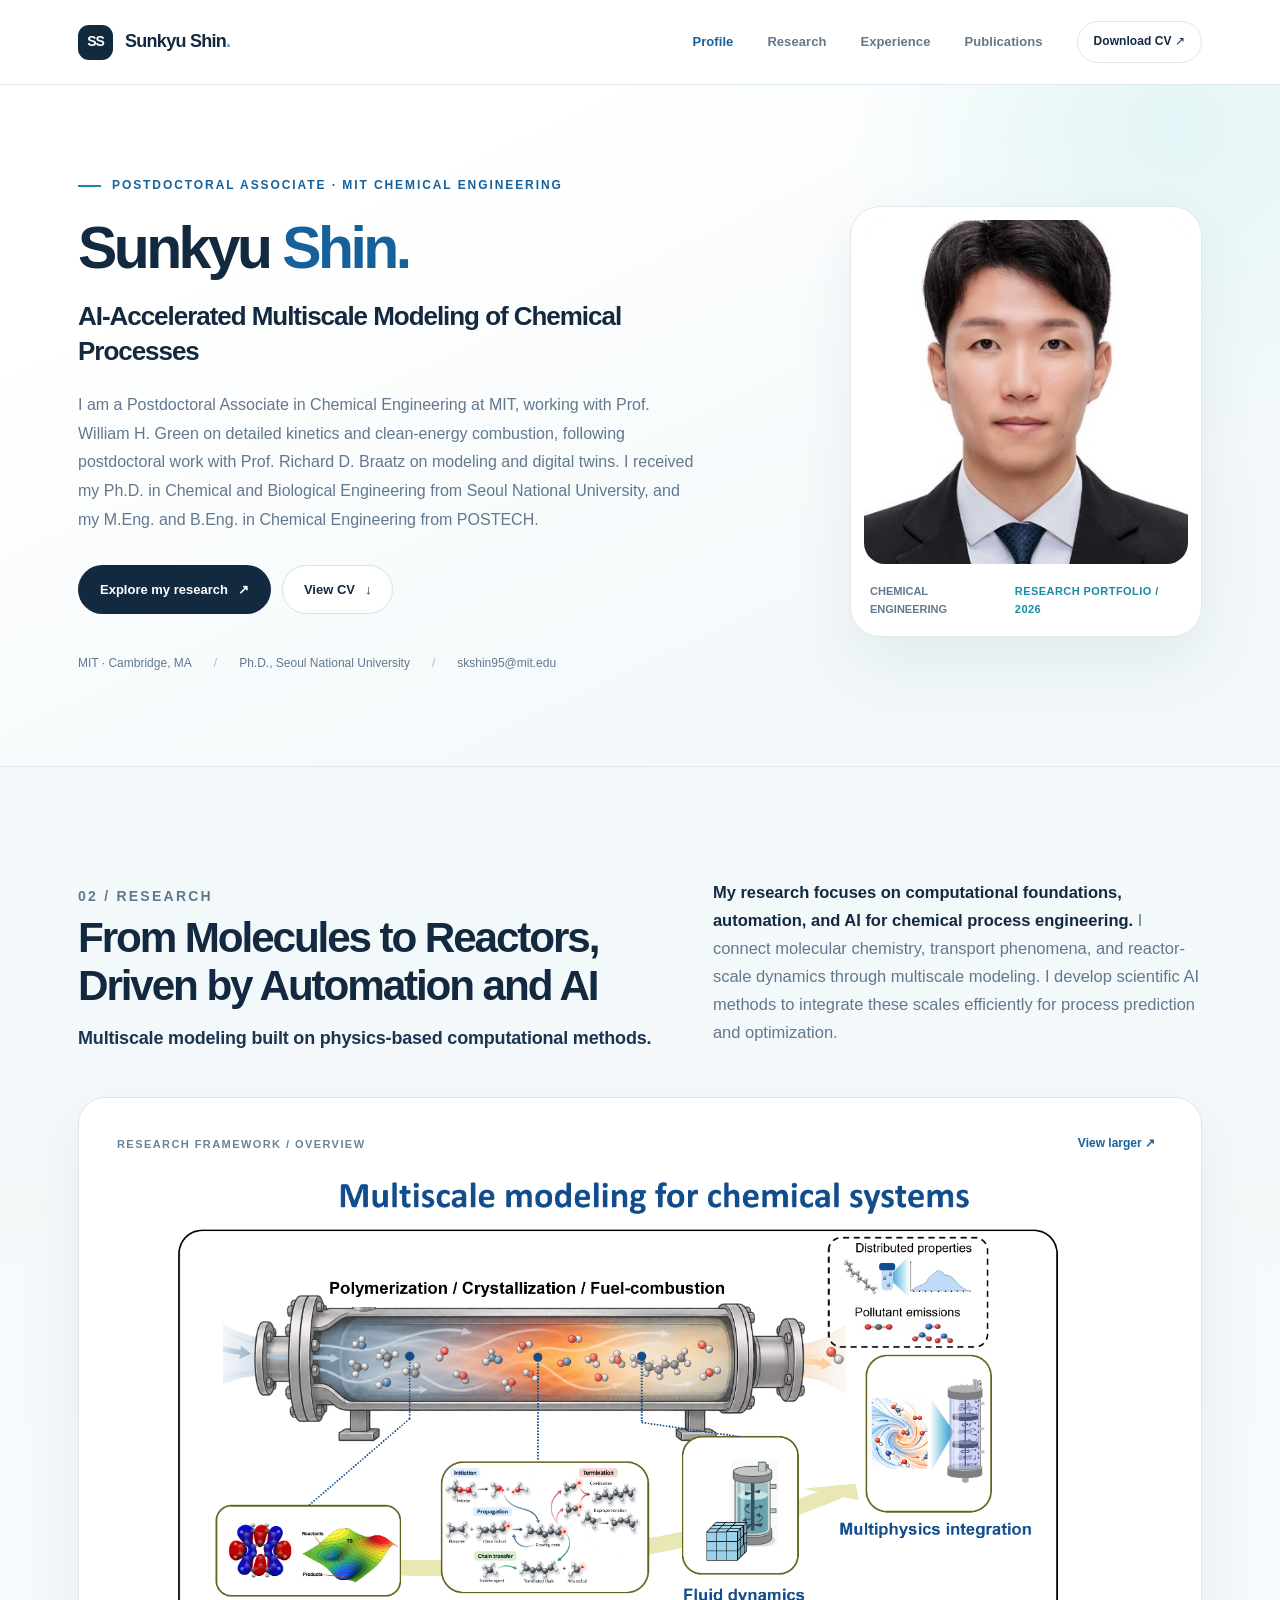
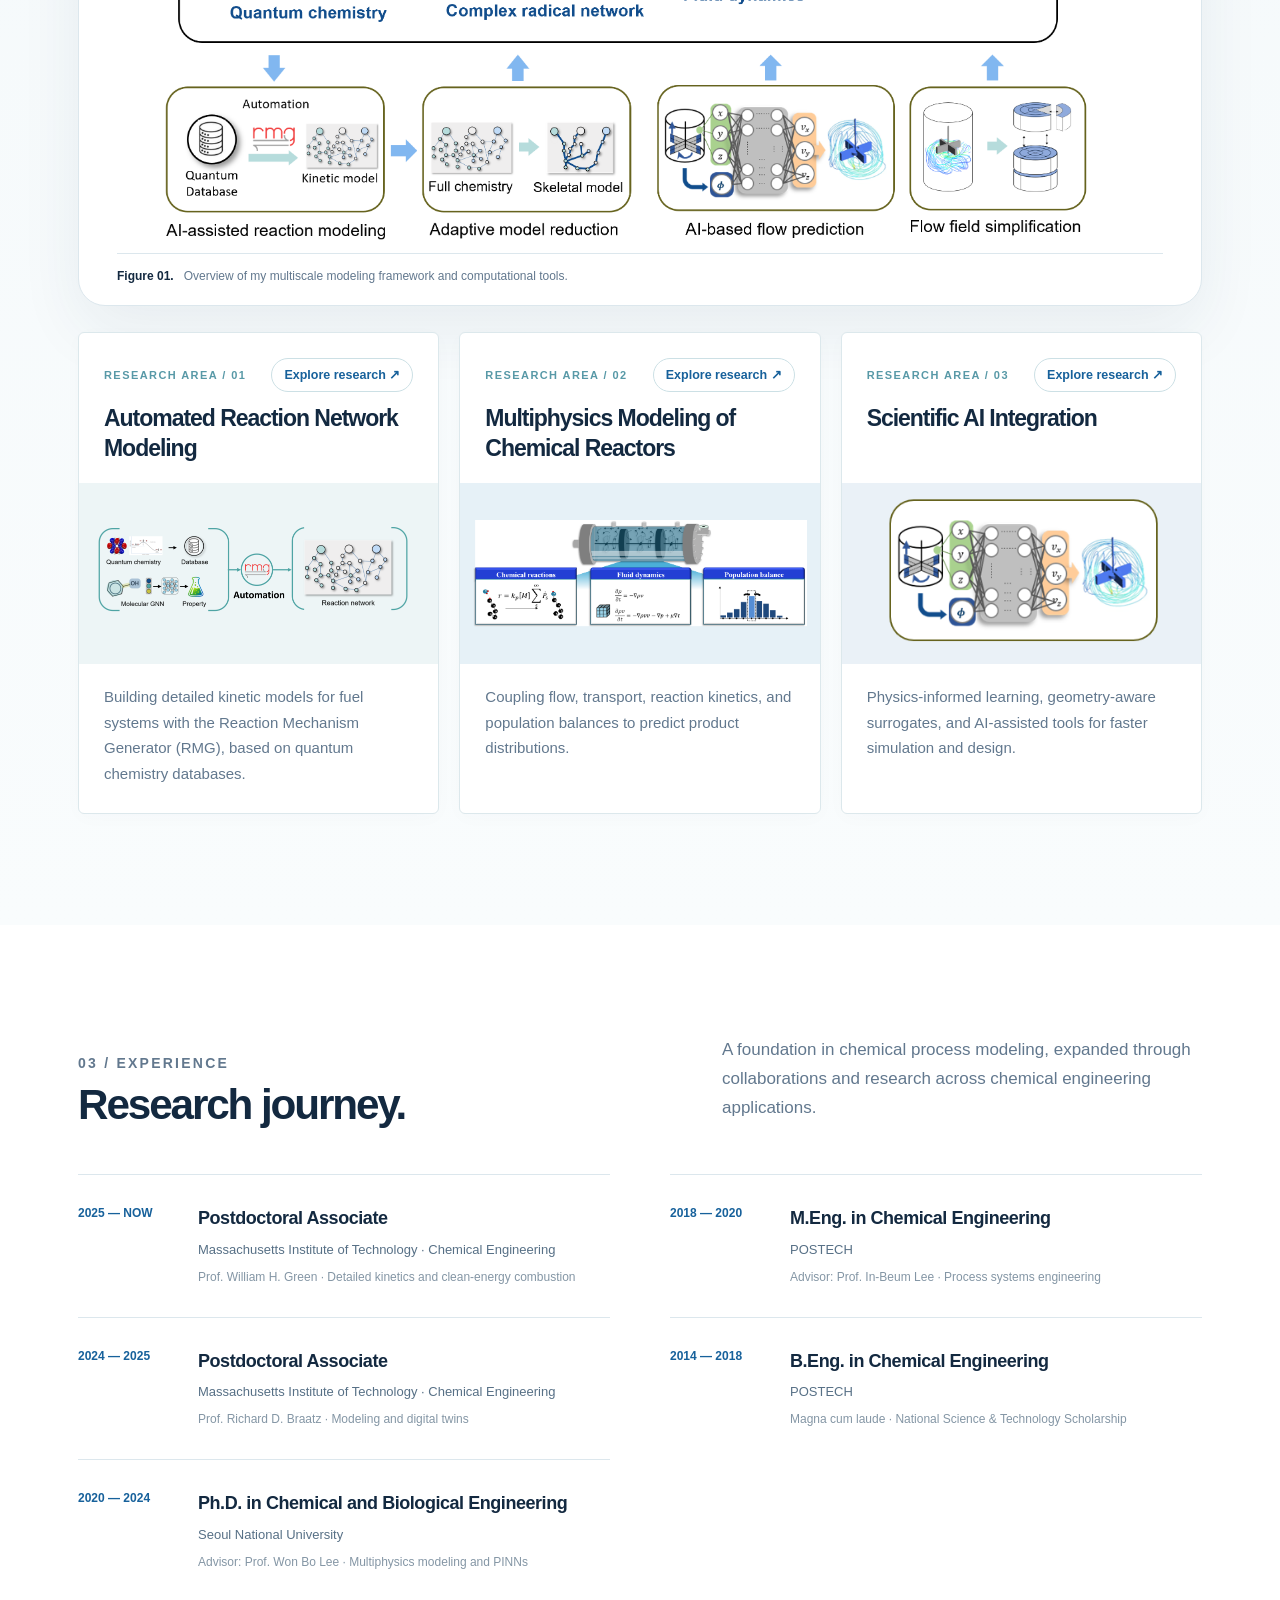
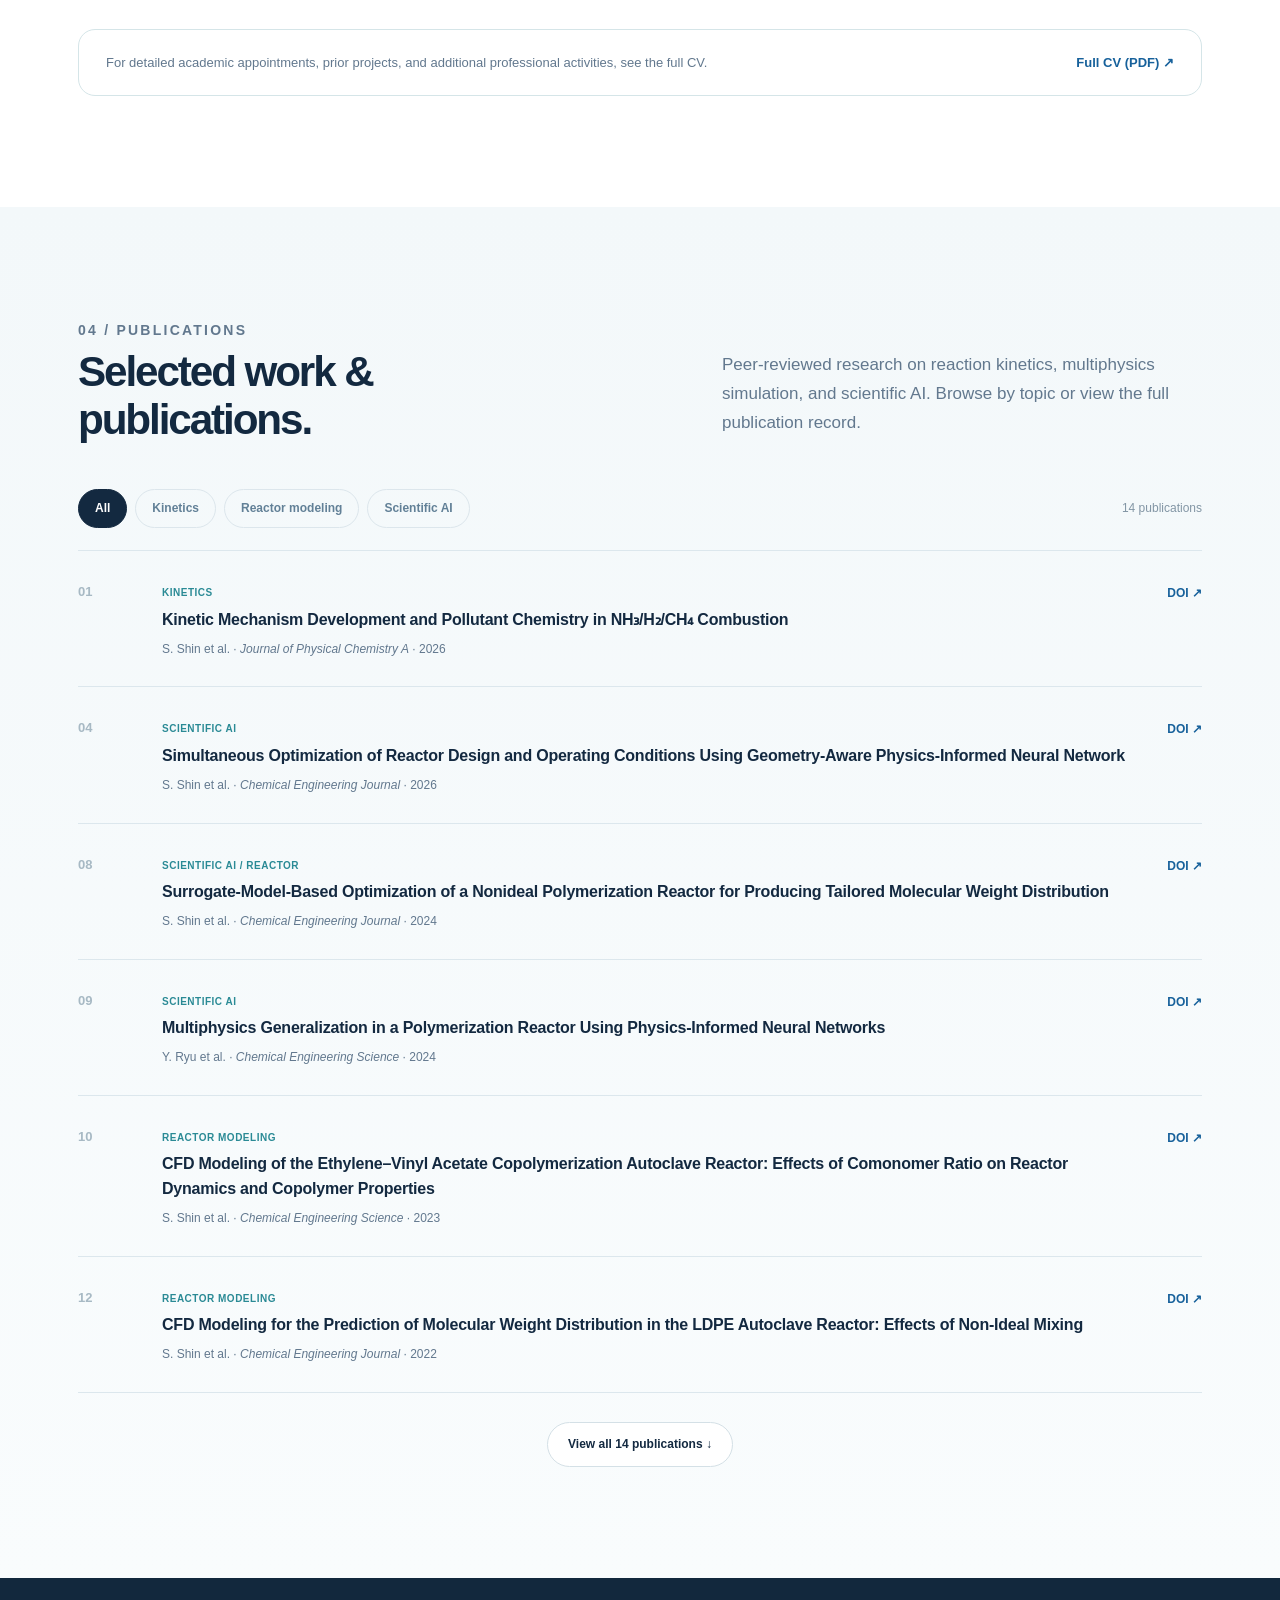
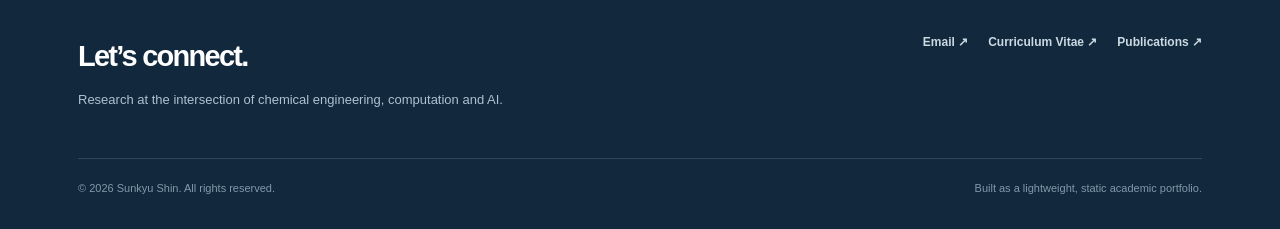
==== commit 01161188: "Cache-bust updated figures Co-Authored-By: Claude Opus 5.5 <noreply@anthropic.com>" ====
--- a/index.html
+++ b/index.html
@@ -88,7 +88,7 @@
                 <h3>Automated Reaction Network Modeling</h3>
               </div>
               <div class="research-art">
-                <img src="assets/kinetics-thumb.png" alt="Automated reaction mechanism generation diagram" loading="lazy">
+                <img src="assets/kinetics-thumb.png?v=20261017" alt="Automated reaction mechanism generation diagram" loading="lazy">
               </div>
               <div class="research-card-content">
                 <p>Building detailed kinetic models for fuel systems with the Reaction Mechanism Generator (RMG), based on quantum chemistry databases.</p>
@@ -103,7 +103,7 @@
                 <h3>Multiphysics Modeling of Chemical Reactors</h3>
               </div>
               <div class="research-art reactor">
-                <img src="assets/reactor-thumb.png" alt="Multiphysics chemical reactor with species and temperature gradients" loading="lazy">
+                <img src="assets/reactor-thumb.png?v=20261017" alt="Multiphysics chemical reactor with species and temperature gradients" loading="lazy">
               </div>
               <div class="research-card-content">
                 <p>Coupling flow, transport, reaction kinetics, and population balances to predict product distributions.</p>
